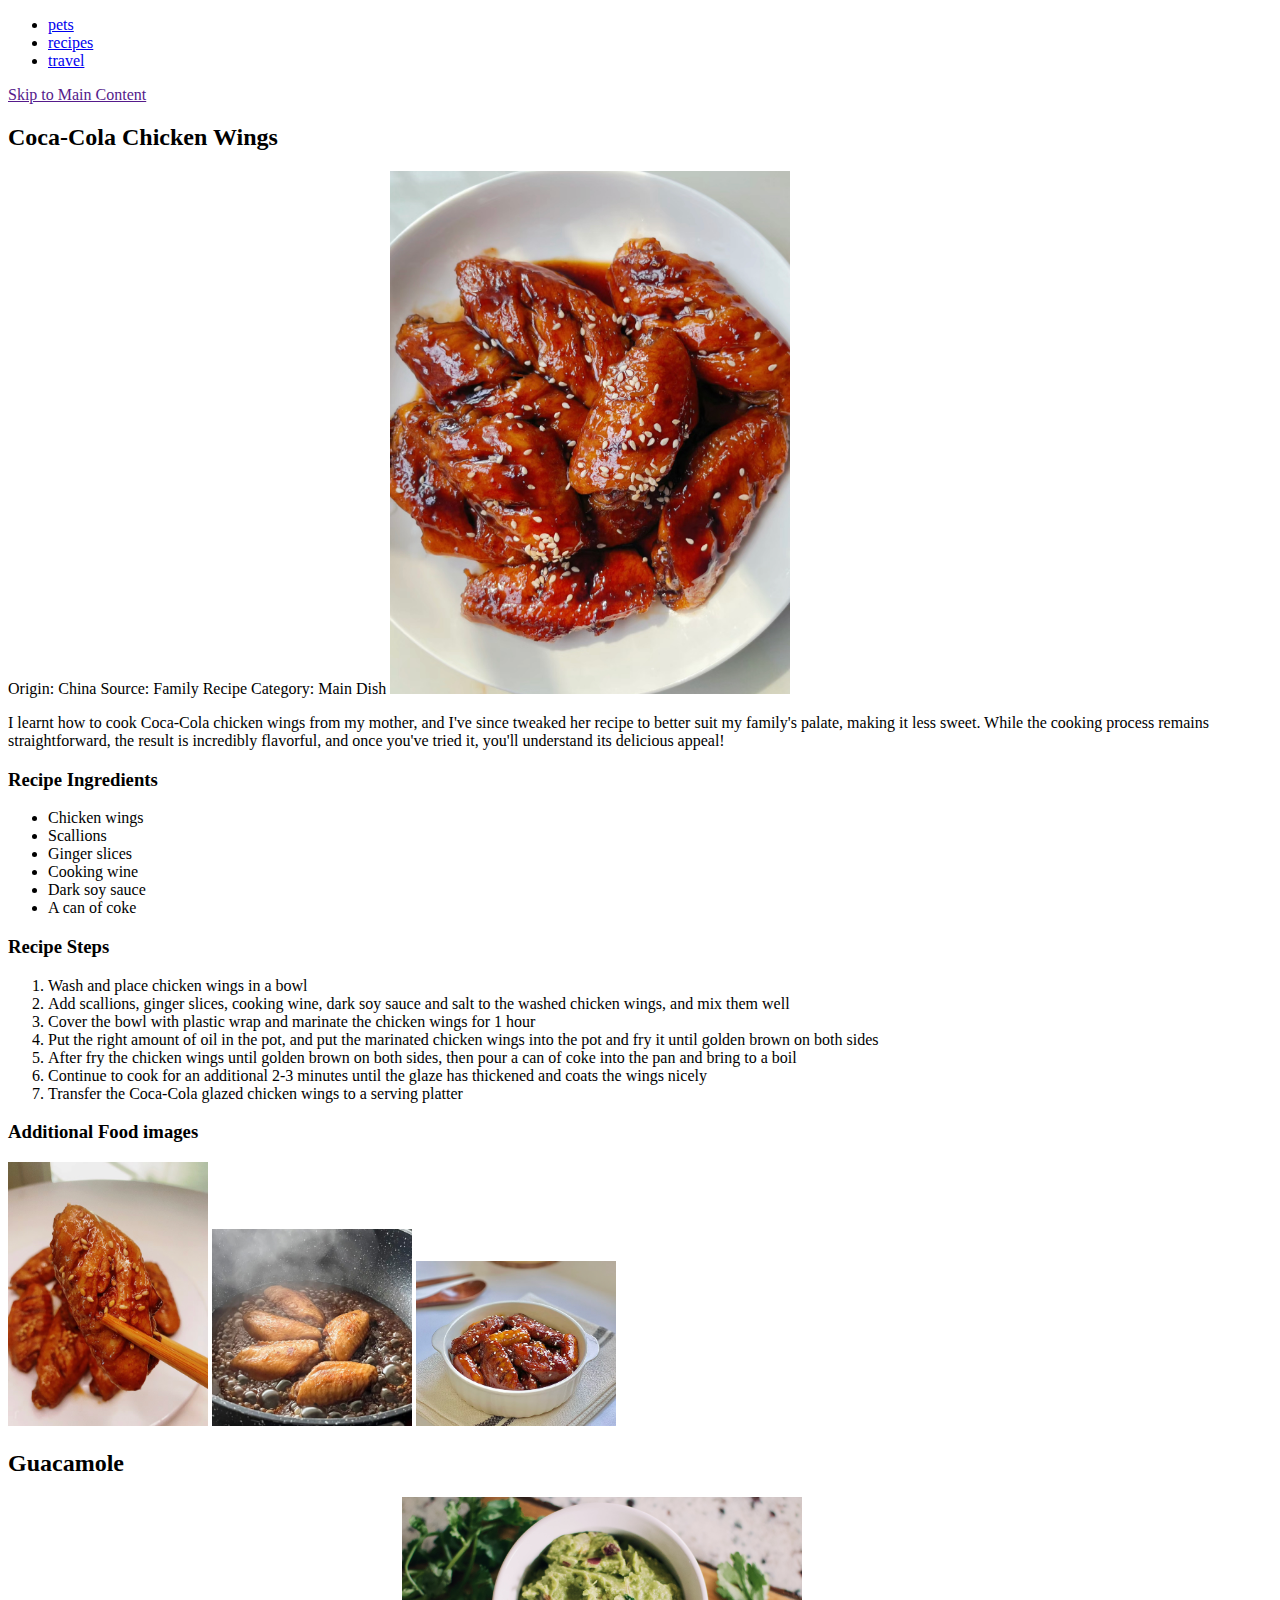
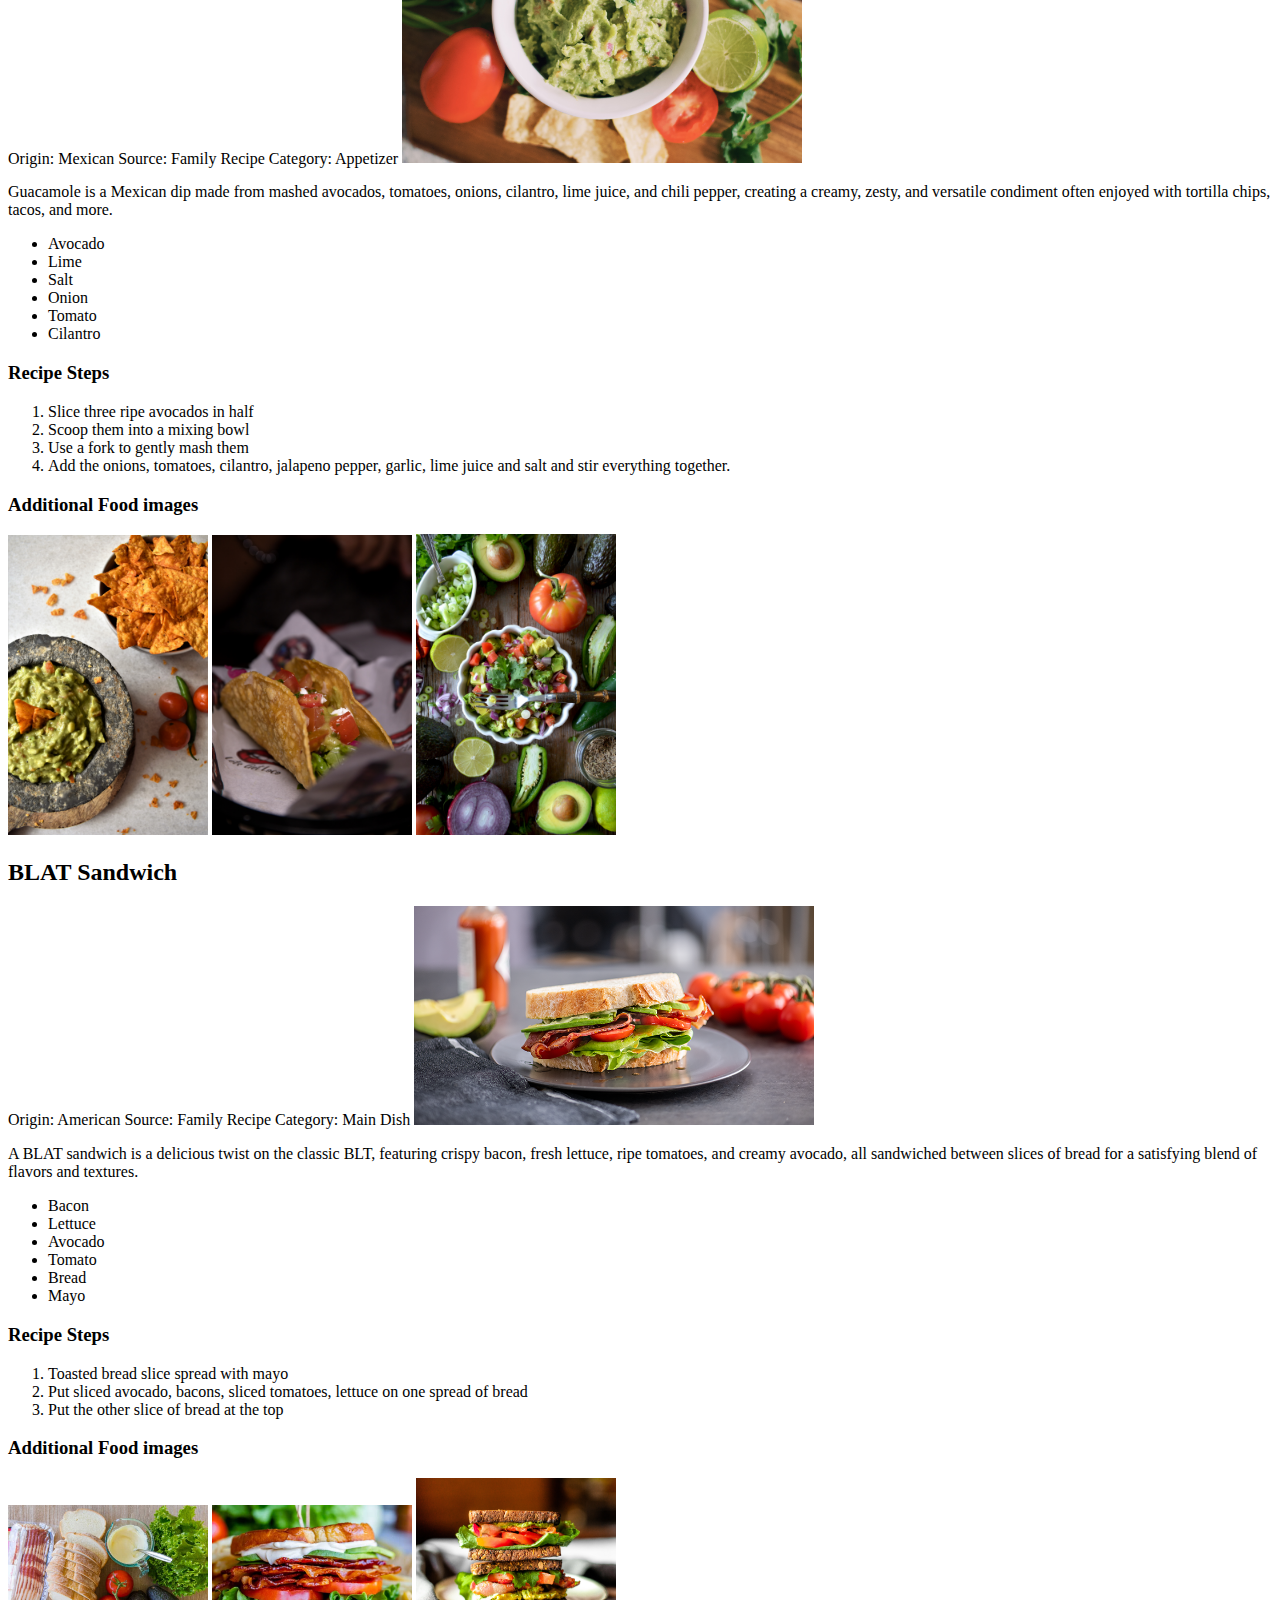
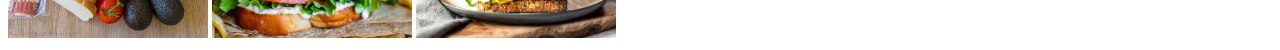
==== recipes.html @ 14c9a3e0 "Add files via upload" ====
<!DOCTYPE html>
<html lang="en">
<head>
    <meta charset="UTF-8">
    <meta name="viewport" content="width=device-width, initial-scale=1.0">
    <title>Recipes</title>
</head>
<body>
    <header>
        <nav>
            <ul>
                <li><a href = "index.html">pets</a></li>
                <li><a href = "recipes.html">recipes</a></li>
                <li><a href = "travel.html">travel</a></li>
            </ul>
        </nav>

    </header>
    <a href = "">Skip to Main Content</a>

   
    <main>
    <div>
        <h2>Coca-Cola Chicken Wings</h2>
        <span>Origin: China</span>
        <span>Source: Family Recipe</span>
        <span>Category: Main Dish</span>

        <img src="images/coca_cola_chicken_wings.jpg" width = "400" alt="chicken wings">
        <p>I learnt how to cook Coca-Cola chicken wings from my mother, and I've since tweaked her recipe to better suit my family's palate, making it less sweet. While the cooking process remains straightforward, the result is incredibly flavorful, and once you've tried it, you'll understand its delicious appeal!</p>
        <h3>Recipe Ingredients</h3>
        <ul>
            <li>Chicken wings</li>
            <li>Scallions</li>
            <li>Ginger slices</li>
            <li>Cooking wine</li>
            <li>Dark soy sauce</li>
            <li>A can of coke</li>
        </ul>

        <h3>Recipe Steps</h3> 
        <ol>
            <li>Wash and place chicken wings in a bowl</li>
            <li>Add scallions, ginger slices, cooking wine, dark soy sauce and salt to the washed chicken wings, and mix them well</li>
            <li>Cover the bowl with plastic wrap and marinate the chicken wings for 1 hour</li>
            <li>Put the right amount of oil in the pot, and put the marinated chicken wings into the pot and fry it until golden brown on both sides</li>
            <li>After fry the chicken wings until golden brown on both sides, then pour a can of coke into the pan and bring to a boil</li>
            <li>Continue to cook for an additional 2-3 minutes until the glaze has thickened and coats the wings nicely</li> 
            <li>Transfer the Coca-Cola glazed chicken wings to a serving platter</li>
        </ol>

        <h3>Additional Food images</h3>
        <img src="images/chicken_wings_chopsticks.jpg" width = "200" alt="A chicken wing picked up by chopsticks">
        <img src="images/boils_in_coke.jpg" width = "200" alt="Chicken wings boiled in coke">
        <img src="images/chicken-wings_and_rice_cake.jpg" width = "200" alt="Coca-cola chicken wings served with rice cake">

        <!-- Colleen van Lent -->

    </div>
    <div>
        <h2>Guacamole</h2>
        <span>Origin: Mexican</span>
        <span>Source: Family Recipe</span>
        <span>Category: Appetizer</span>

        <img src="images/guacamole.jpg" width = "400" alt="guacamole">
        <p>Guacamole is a Mexican dip made from mashed avocados, tomatoes, onions, cilantro, lime juice, and chili pepper, creating a creamy, zesty, and versatile condiment often enjoyed with tortilla chips, tacos, and more.</h3>
        <ul>
            <li>Avocado</li>
            <li>Lime</li>
            <li>Salt</li>
            <li>Onion</li>
            <li>Tomato</li>
            <li>Cilantro</li>
        </ul>

        <h3>Recipe Steps</h3> 
        <ol>
            <li>Slice three ripe avocados in half</li>
            <li>Scoop them into a mixing bowl</li>
            <li>Use a fork to gently mash them</li>
            <li>Add the onions, tomatoes, cilantro, jalapeno pepper, garlic, lime juice and salt and stir everything together.</li>
        </ol>

        <h3>Additional Food images</h3>
        <img src="images/avocado_chips.jpg" width = "200" alt="Chips and guacamole">
        <img src="images/taco.jpg" width = "200" alt="Guacamole in a taco">
        <img src="images/guacamole_2.jpg" width = "200" alt="Guacamole in a bowl">

    </div>
    <div>
        <h2>BLAT Sandwich</h2>
        <span>Origin: American</span>
        <span>Source: Family Recipe</span>
        <span>Category: Main Dish</span>

        <img src="images/blat_main.png" width = "400" alt="BLAT sandwich">
        <p>A BLAT sandwich is a delicious twist on the classic BLT, featuring crispy bacon, fresh lettuce, ripe tomatoes, and creamy avocado, all sandwiched between slices of bread for a satisfying blend of flavors and textures.</h3>
        <ul>
            <li>Bacon</li>
            <li>Lettuce</li>
            <li>Avocado</li>
            <li>Tomato</li>
            <li>Bread</li>
            <li>Mayo</li>
        </ul>

        <h3>Recipe Steps</h3> 
        <ol>
            <li>Toasted bread slice spread with mayo </li>
            <li>Put sliced avocado, bacons, sliced tomatoes, lettuce on one spread of bread</li>
            <li>Put the other slice of bread at the top</li>
        </ol>

        <h3>Additional Food images</h3>
        <img src="images/ingredients.jpg" width = "200" alt="Ingredients of BLAT sandwich">
        <img src="images/blat_2.jpg" width = "200" alt="A BLAT sandwich is placed on a dish.">
        <img src="images/blat_3.jpg" width = "200" alt="A BLAT sandwich is made with multigrain bread.">
    </div>
    </main>
</body>
</html>
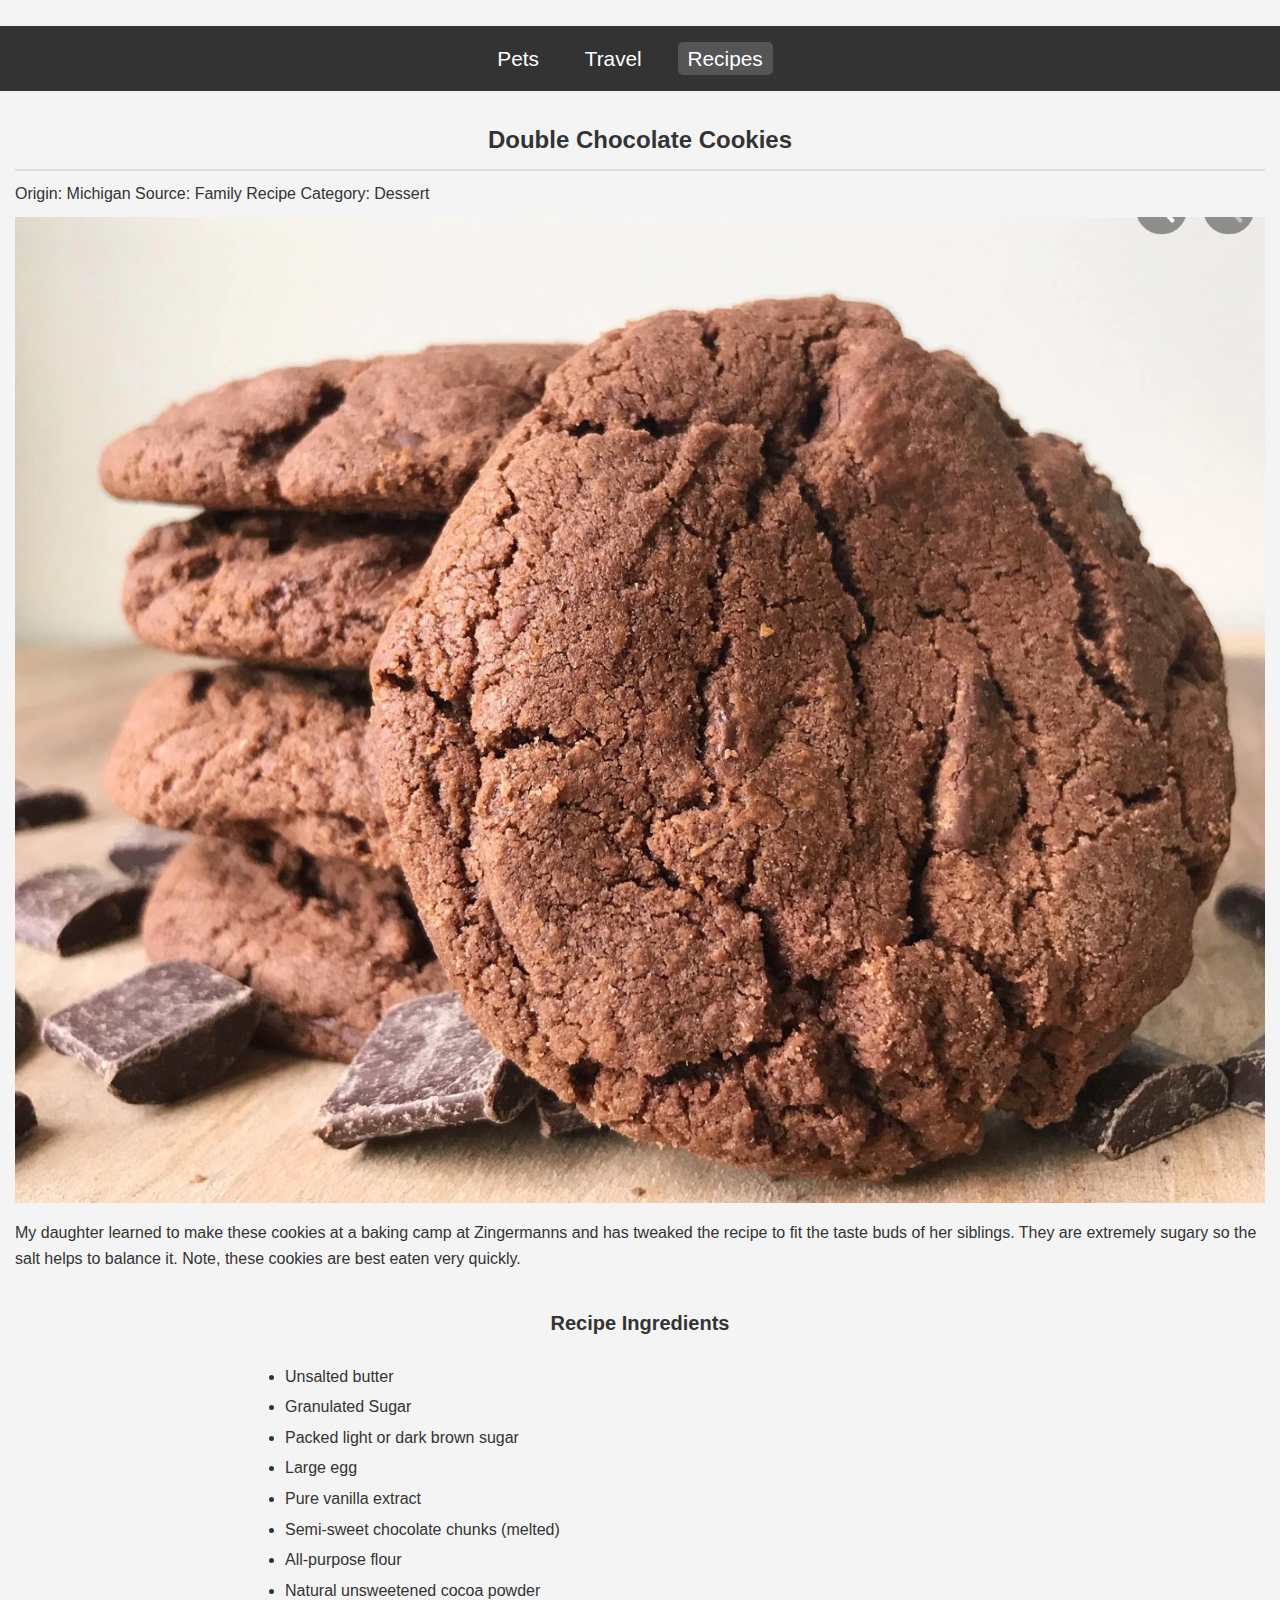
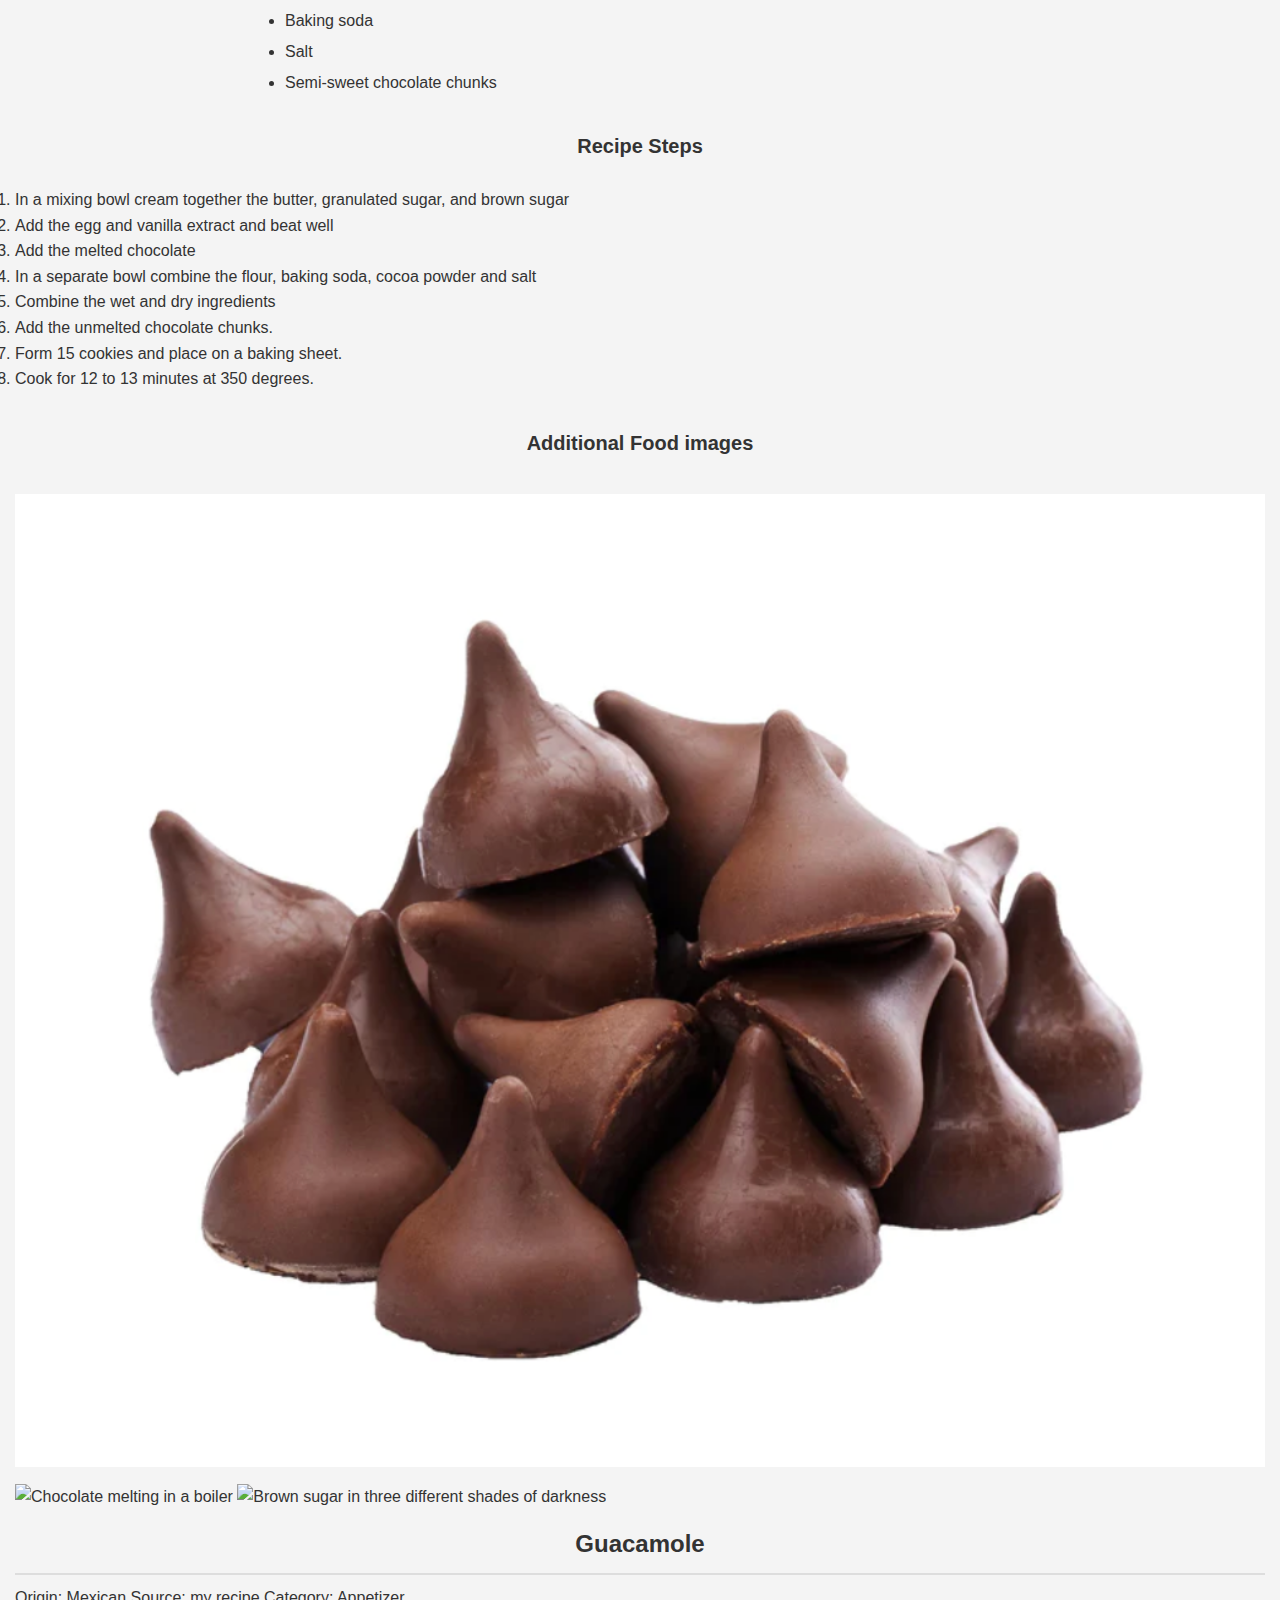
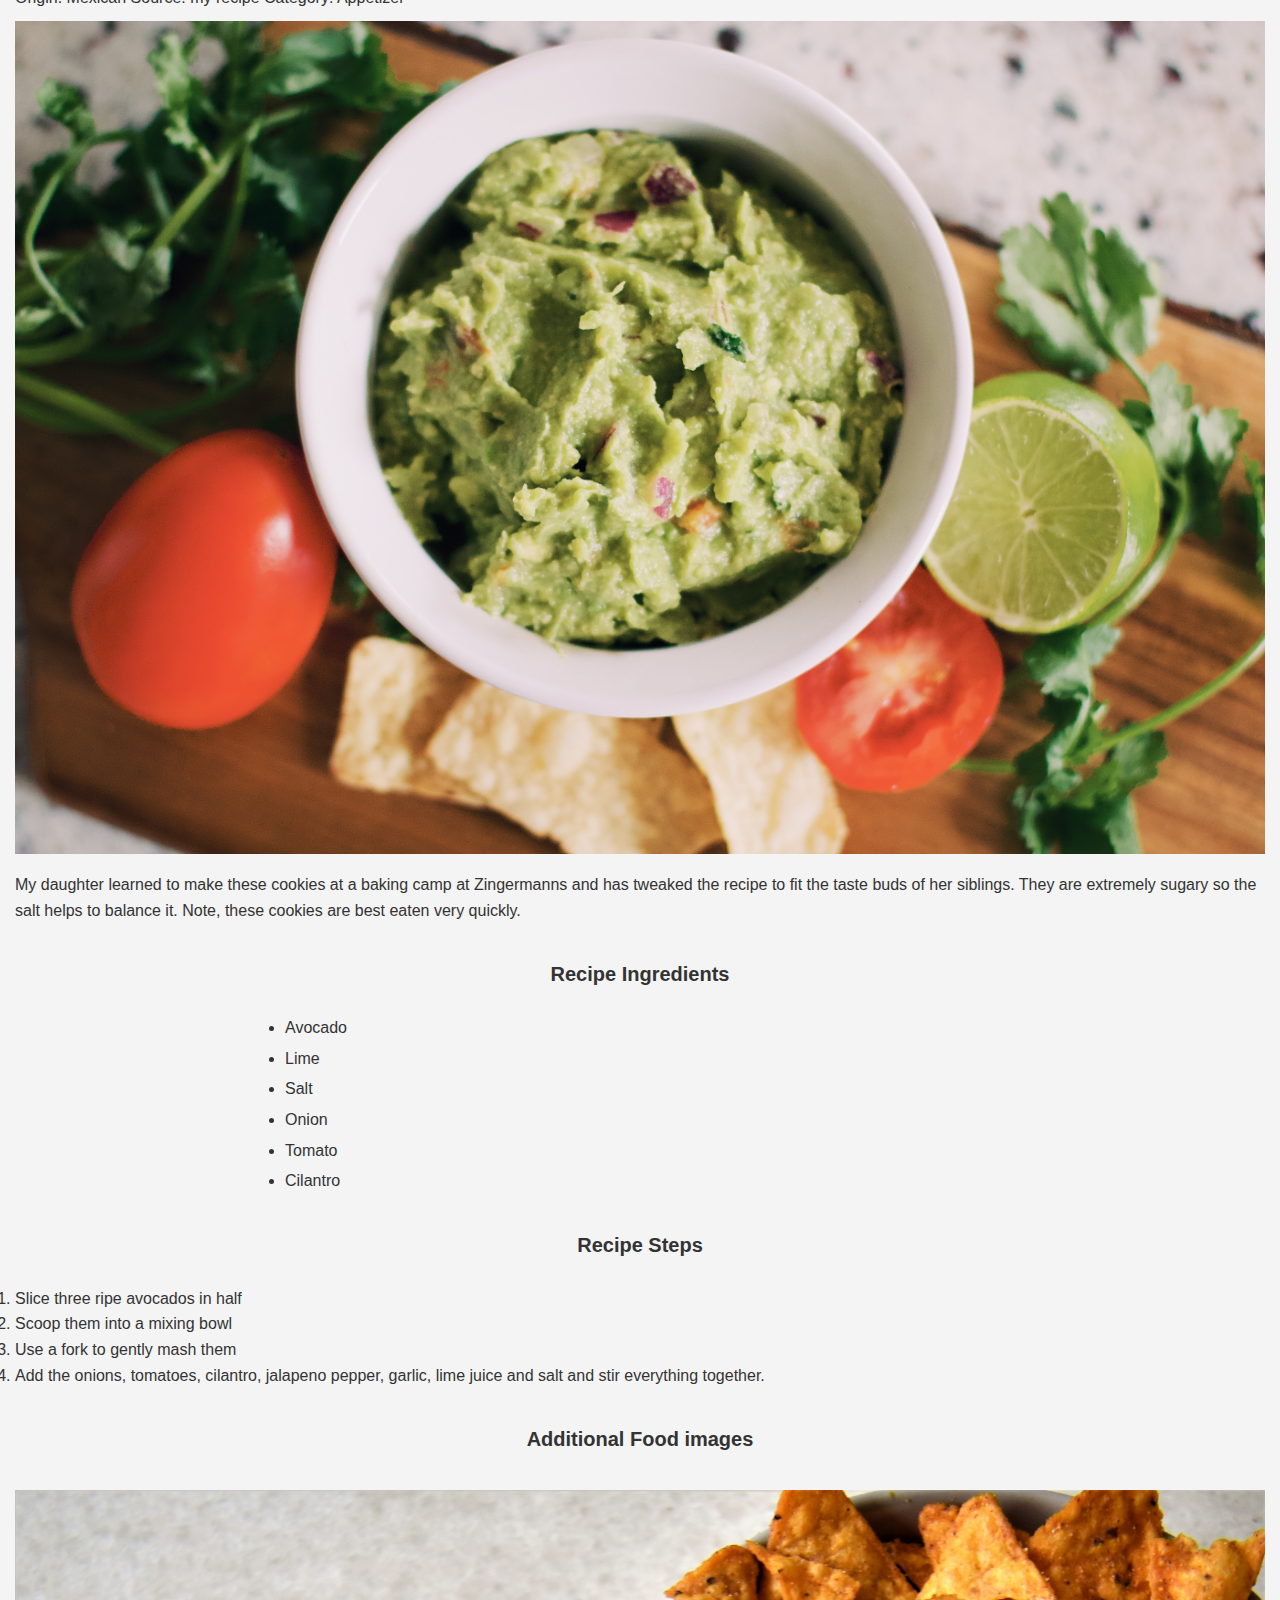
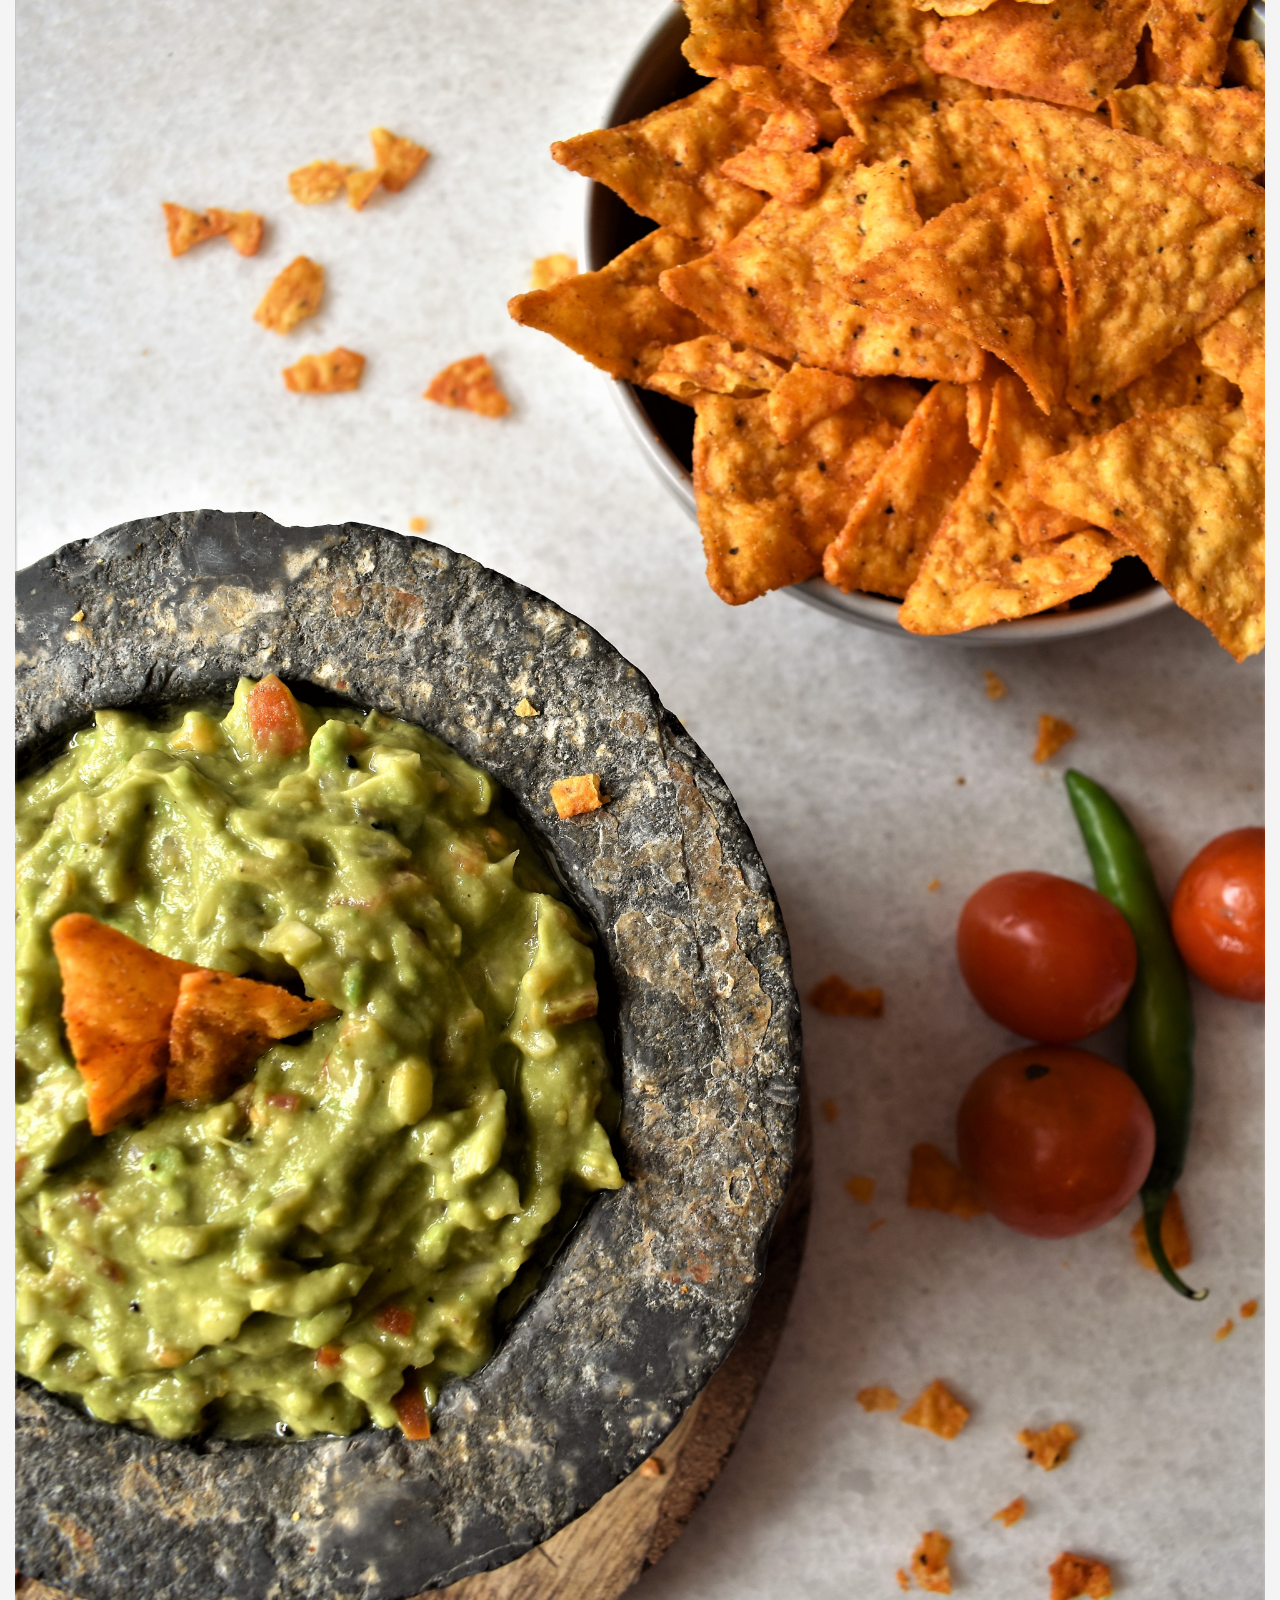
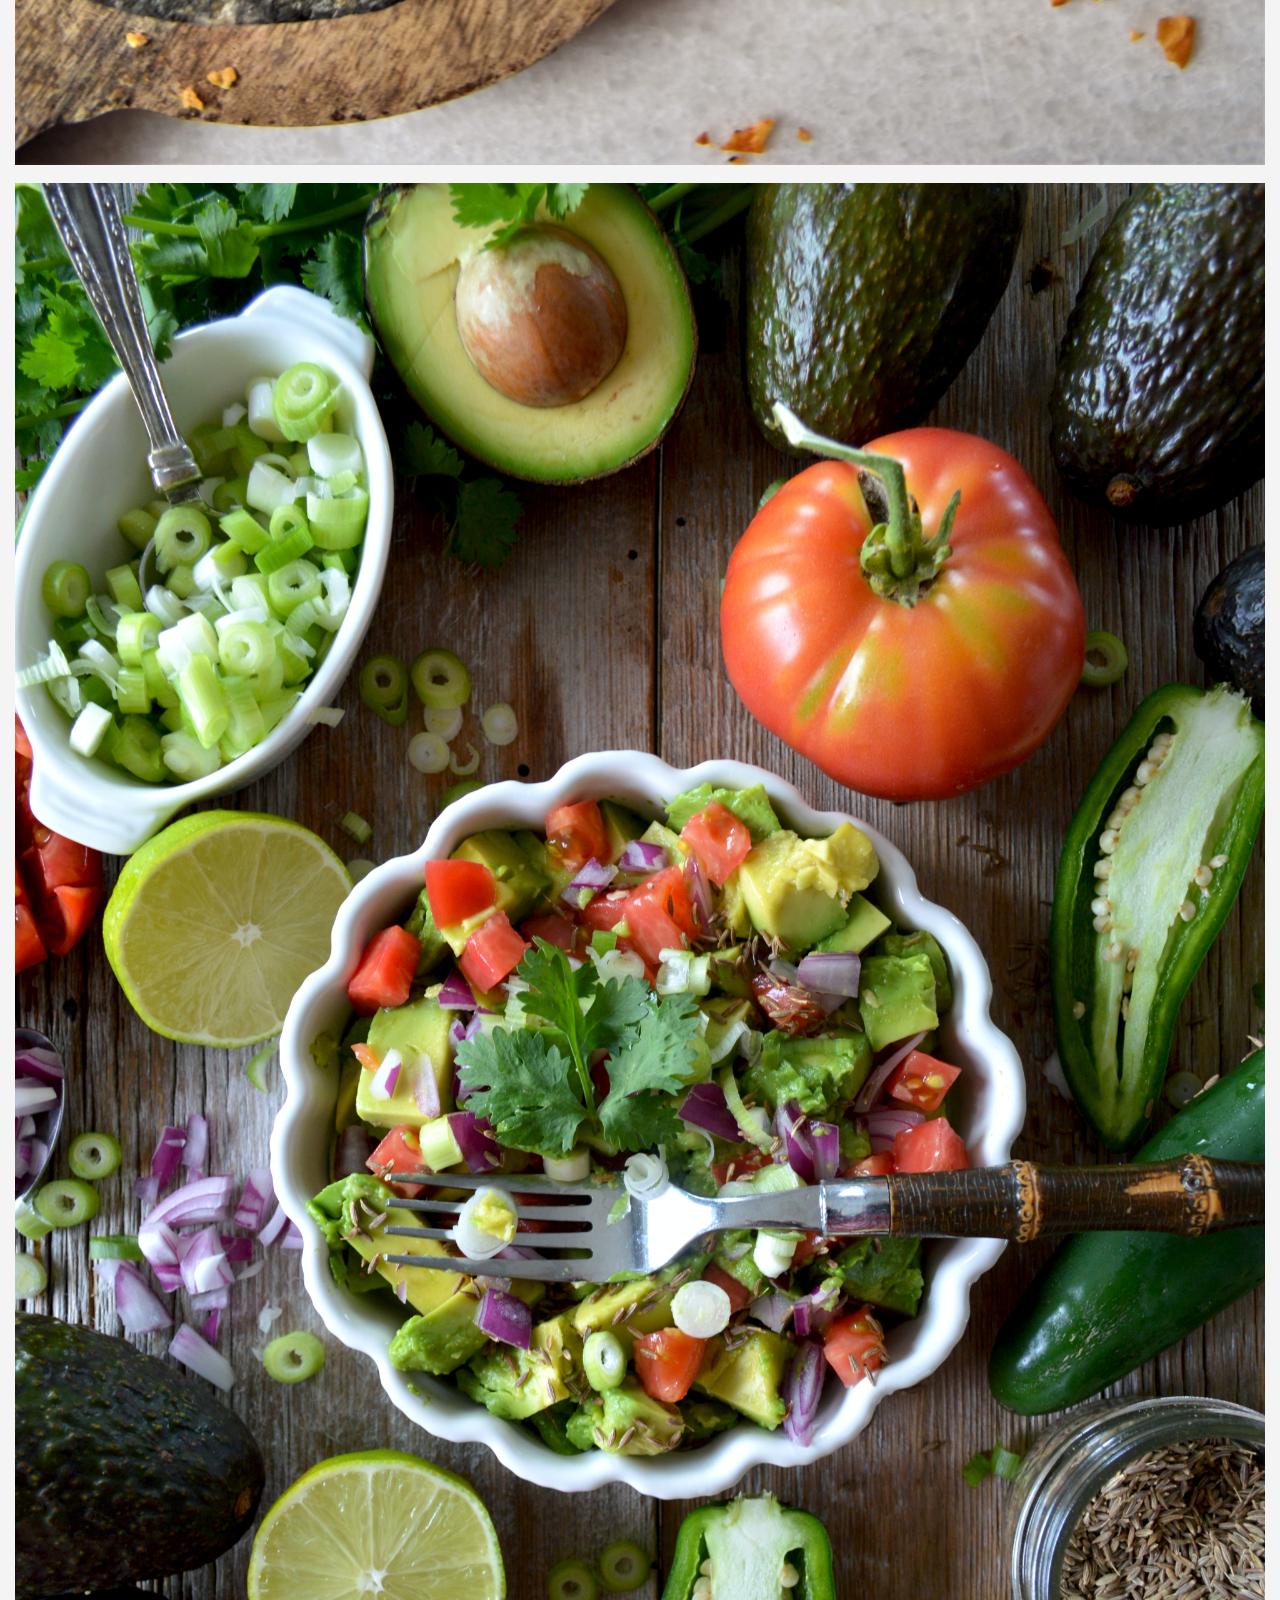
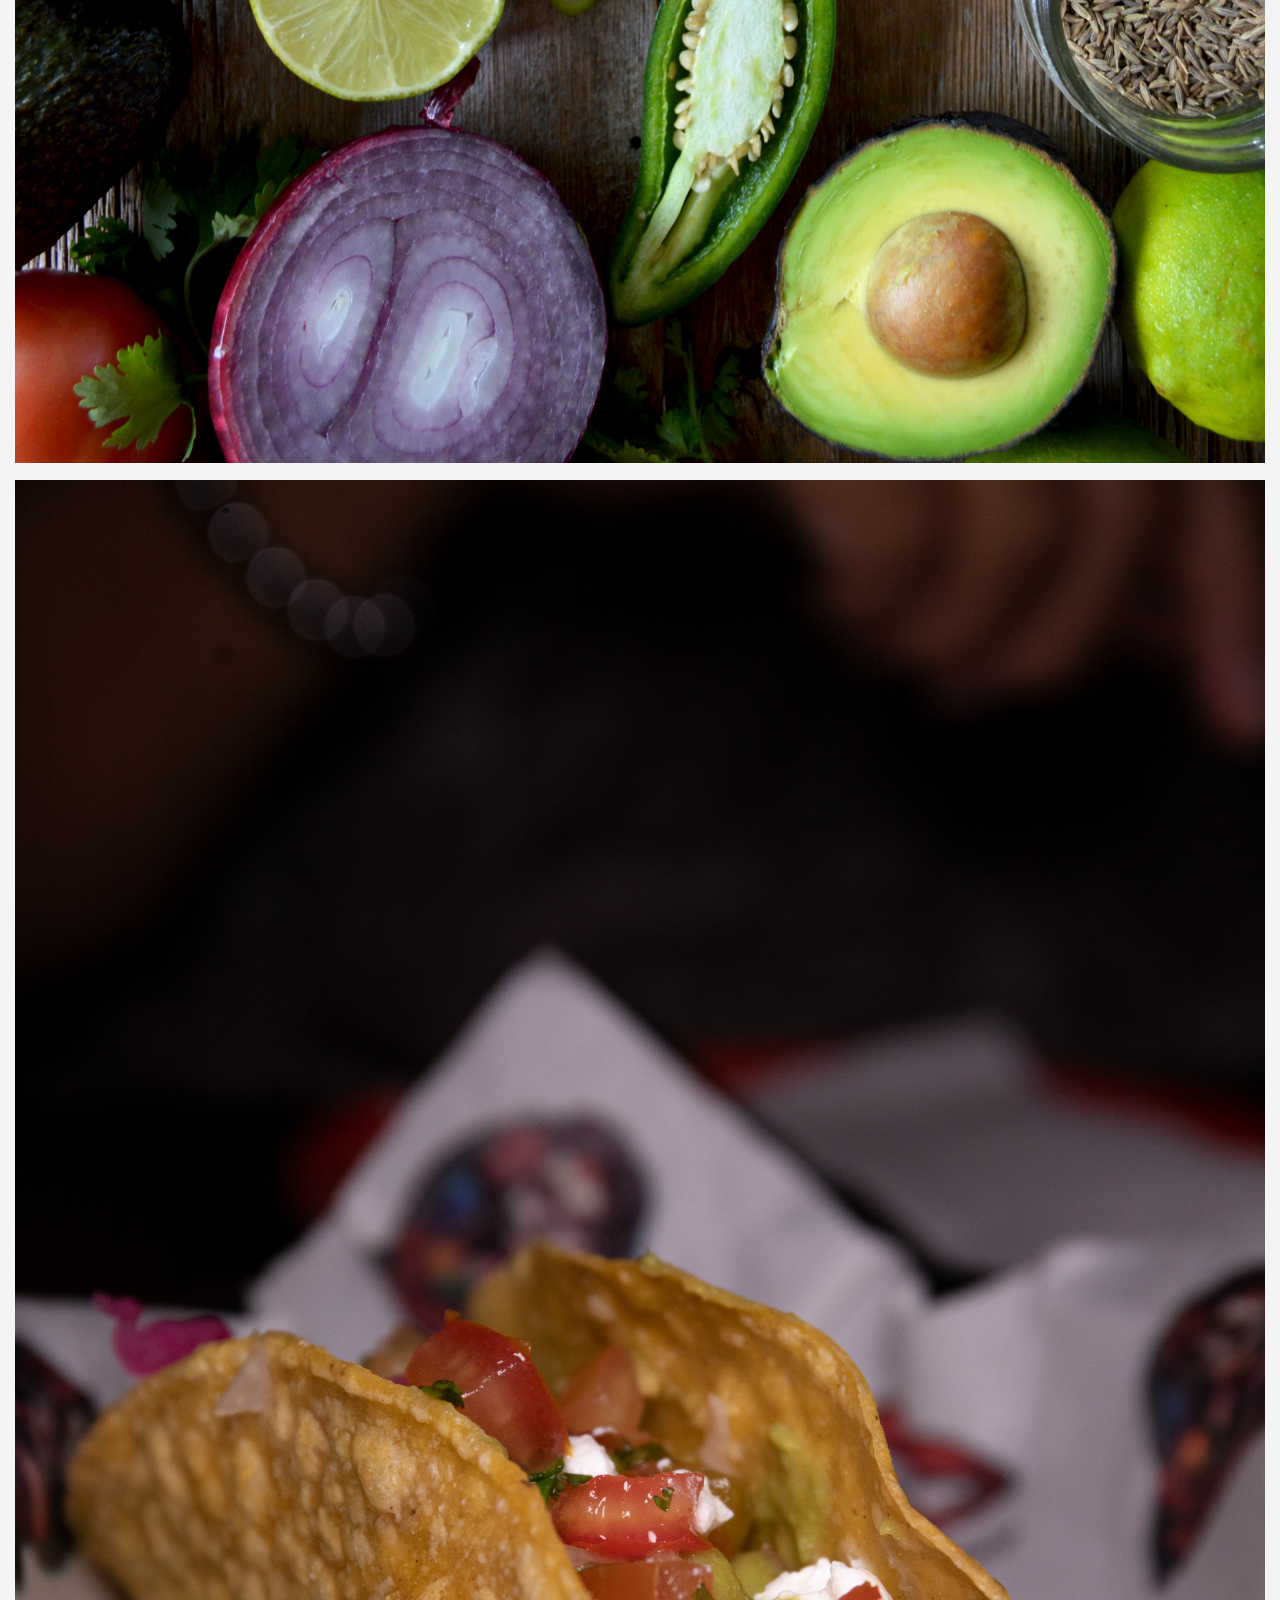
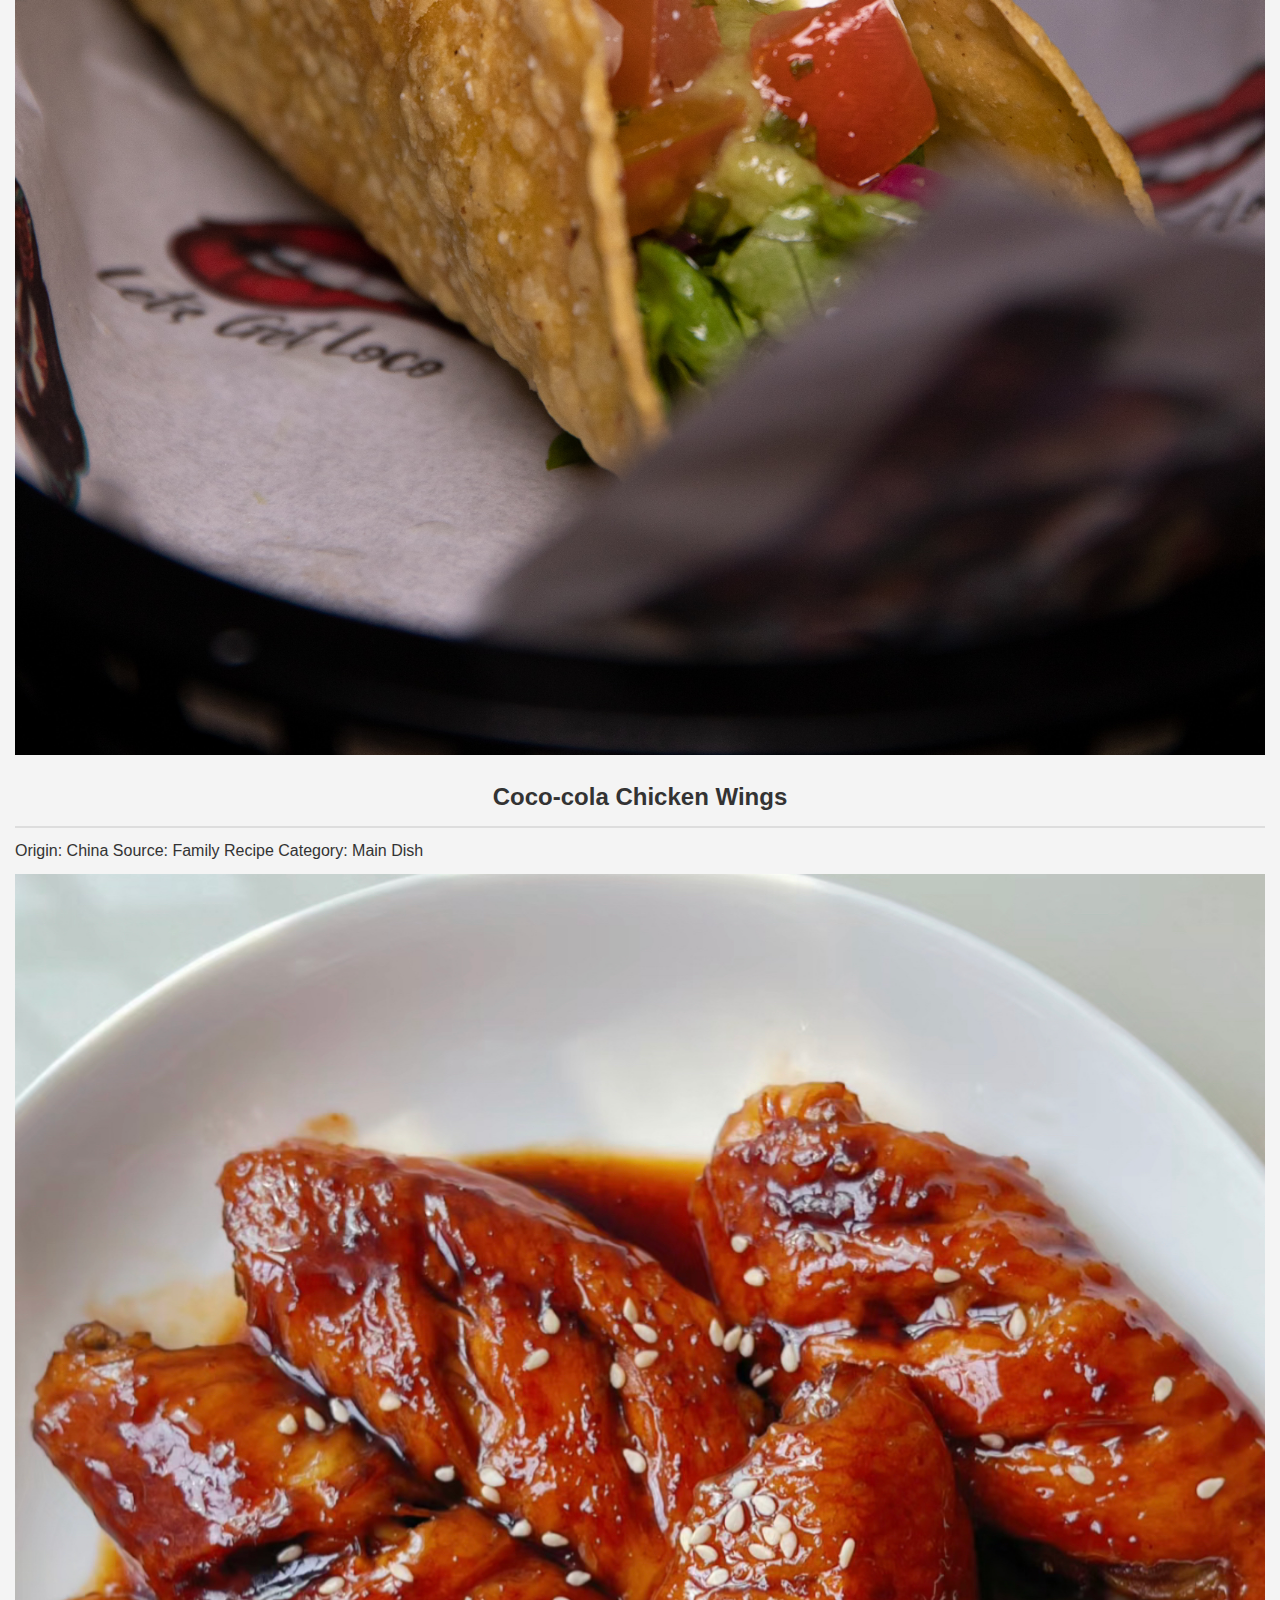
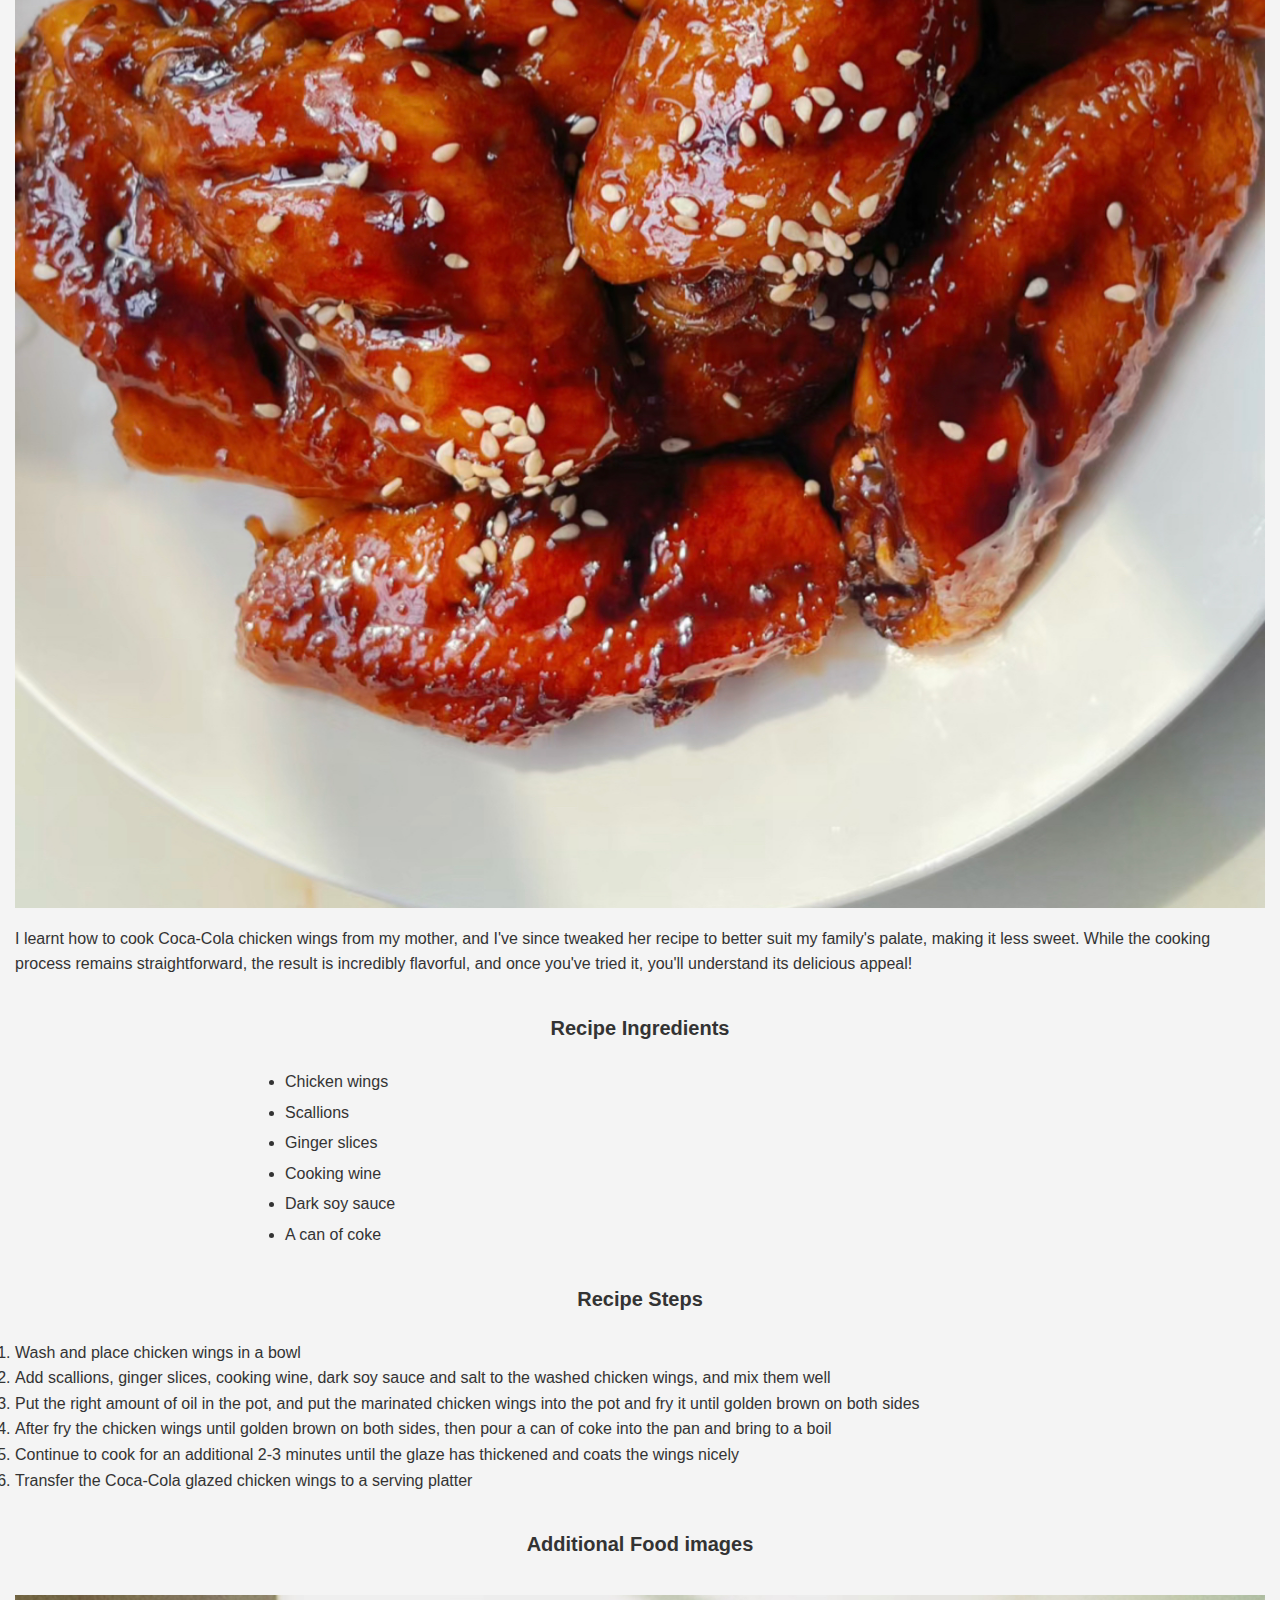
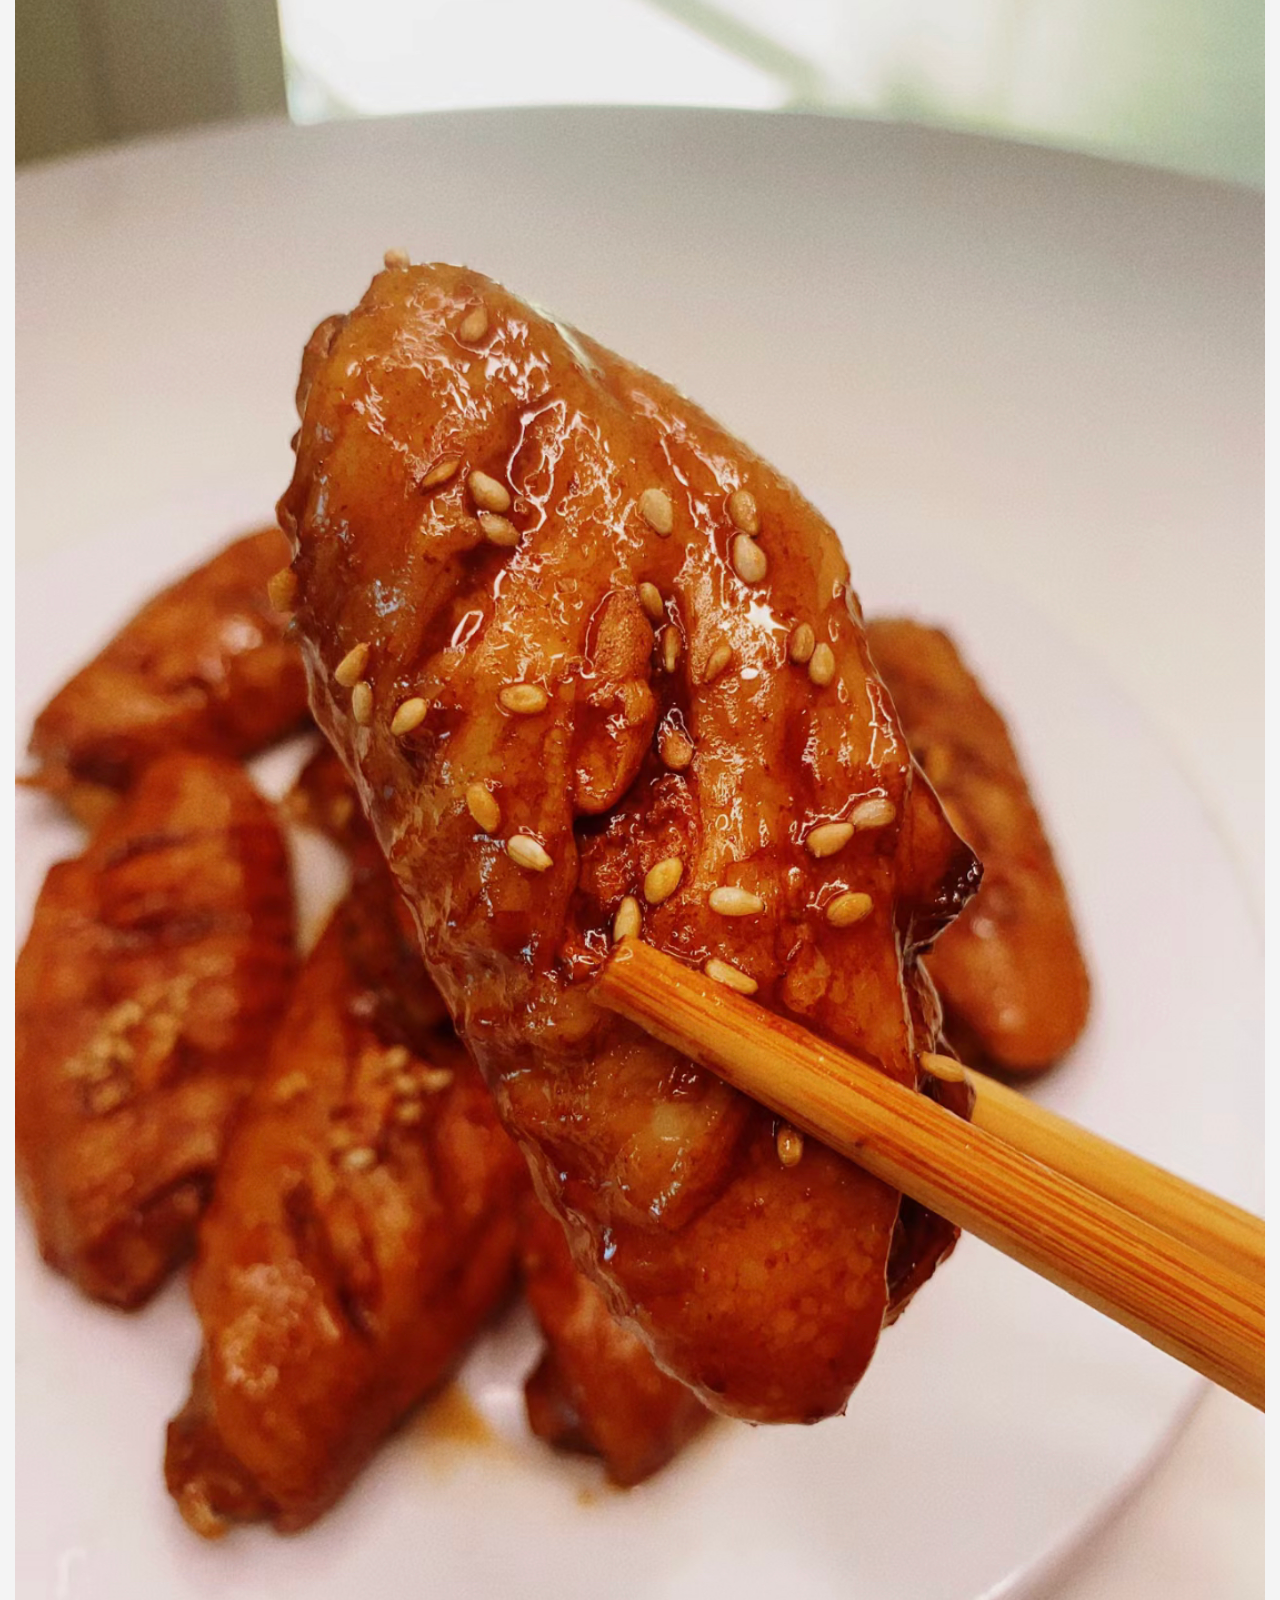
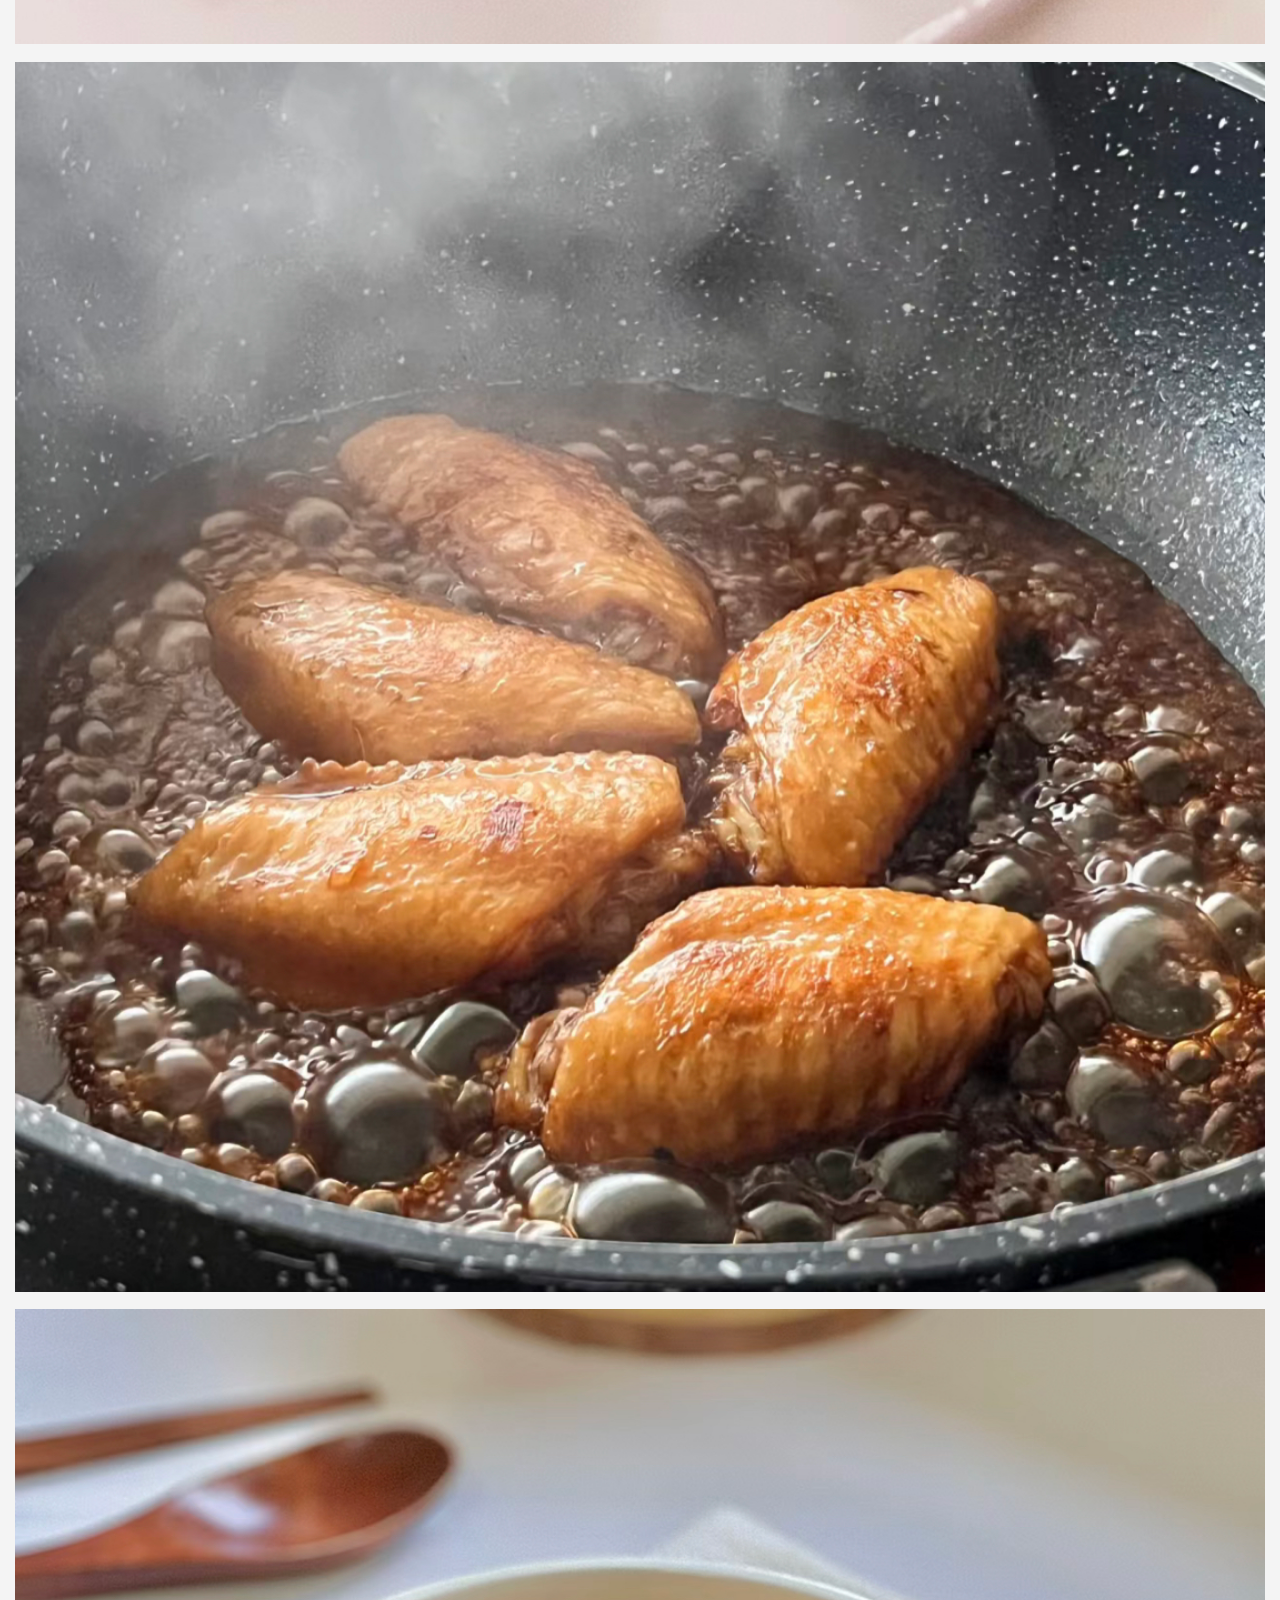
==== commit daeadf0b: "Add files via upload" ====
--- a/recipes.html
+++ b/recipes.html
@@ -3,30 +3,109 @@
 <head>
     <meta charset="UTF-8">
     <meta name="viewport" content="width=device-width, initial-scale=1.0">
+    <link rel="stylesheet" type="text/css" href="css/html5reset.css">
+    <link rel="stylesheet" type="text/css" href="css/style.css">
     <title>Recipes</title>
 </head>
 <body>
+    <div class="skip"><a href="">Skip to Main Content</a></div>
     <header>
         <nav>
             <ul>
-                <li><a href = "index.html">pets</a></li>
-                <li><a href = "recipes.html">recipes</a></li>
-                <li><a href = "travel.html">travel</a></li>
+                <li><a href="index.html">Pets</a></li>
+                <li><a href="travel.html">Travel</a></li>
+                <li><a href="recipes.html" class="active">Recipes</a></li>
             </ul>
         </nav>
+    </header>
 
-    </header>
-    <a href = "">Skip to Main Content</a>
-
-   
     <main>
     <div>
-        <h2>Coca-Cola Chicken Wings</h2>
+        <h2>Double Chocolate Cookies</h2>
+        <span>Origin: Michigan</span>
+        <span>Source: Family Recipe</span>
+        <span>Category: Dessert</span>
+
+        <img src="images/double_chocolate_cookies.png" width = "400" alt="">
+        <p>My daughter learned to make these cookies at a baking camp at Zingermanns and has tweaked the recipe to fit the taste buds of her siblings.  They are extremely sugary so the salt helps to balance it.  Note, these cookies are best eaten very quickly.</p>
+        <h3>Recipe Ingredients</h3>
+        <ul>
+            <li>Unsalted butter</li>
+            <li>Granulated Sugar</li>
+            <li>Packed light or dark brown sugar</li>
+            <li>Large egg</li>
+            <li>Pure vanilla extract</li>
+            <li>Semi-sweet chocolate chunks (melted)</li>
+            <li>All-purpose flour</li>
+            <li>Natural unsweetened cocoa powder</li>
+            <li>Baking soda</li>
+            <li>Salt</li>
+            <li>Semi-sweet chocolate chunks</li>
+        </ul>
+
+        <h3>Recipe Steps</h3> 
+        <ol>
+            <li>In a mixing bowl cream together the butter, granulated sugar, and brown sugar</li>
+            <li>Add the egg and vanilla extract and beat well</li>
+            <li>Add the melted chocolate</li>
+            <li>In a separate bowl combine the flour, baking soda, cocoa powder and salt</li>
+            <li>Combine the wet and dry ingredients</li>
+            <li>Add the unmelted chocolate chunks.</li> 
+            <li>Form 15 cookies and place on a baking sheet.</li>
+            <li>Cook for 12 to 13 minutes at 350 degrees.</li>
+        </ol>
+
+        <h3>Additional Food images</h3>
+        <img src="images/double_chocolate_chips.png" width = "200" alt="A small pile of chocolate chips">
+        <img src="https://images.immediate.co.uk/production/volatile/sites/30/2020/08/chocolate-d9ba778.jpg?quality=90&webp=true&resize=600,545" width = "200" alt="Chocolate melting in a boiler">
+        <img src="https://upload.wikimedia.org/wikipedia/commons/8/82/Brown_sugar_examples.JPG" width = "200" alt="Brown sugar in three different shades of darkness">
+
+        <!-- Colleen van Lent -->
+
+    </div>
+
+    <div>
+        <h2>Guacamole</h2>
+        <span>Origin: Mexican</span>
+        <span>Source: my recipe</span>
+        <span>Category: Appetizer</span>
+
+        <img src="images/guacamole/guacamole.jpg" width = "400" alt="">
+        <p>My daughter learned to make these cookies at a baking camp at Zingermanns and has tweaked the recipe to fit the taste buds of her siblings.  They are extremely sugary so the salt helps to balance it.  Note, these cookies are best eaten very quickly.</p>
+        <h3>Recipe Ingredients</h3>
+        <ul>
+            <li>Avocado</li>
+            <li>Lime</li>
+            <li>Salt</li>
+            <li>Onion</li>
+            <li>Tomato</li>
+            <li>Cilantro</li>
+        </ul>
+
+        <h3>Recipe Steps</h3>
+        <ol>
+            <li>Slice three ripe avocados in half</li>
+            <li>Scoop them into a mixing bowl</li>
+            <li>Use a fork to gently mash them</li>
+            <li>Add the onions, tomatoes, cilantro, jalapeno pepper, garlic, lime juice and salt and stir everything together.</li>
+        </ol>
+
+        <h3>Additional Food images</h3>
+        <img src="images/guacamole/avocado_chips.jpg" width = "200" alt="Chips and guacamole">
+        <img src="images/guacamole/guacamole_2.jpg" width= "200" alt="Guacamole in a taco">
+        <img src="images/guacamole/taco.jpg" width = "200" alt="Eating the guacamole with taco">
+
+
+        <!-- Colleen van Lent -->
+    </div>
+
+    <div>
+        <h2>Coco-cola Chicken Wings</h2>
         <span>Origin: China</span>
         <span>Source: Family Recipe</span>
         <span>Category: Main Dish</span>
 
-        <img src="images/coca_cola_chicken_wings.jpg" width = "400" alt="chicken wings">
+        <img src="images/coco-cola_wing/coca_cola_chicken_wings.jpg" width = "400" alt="coca_cola_chicken_wings">
         <p>I learnt how to cook Coca-Cola chicken wings from my mother, and I've since tweaked her recipe to better suit my family's palate, making it less sweet. While the cooking process remains straightforward, the result is incredibly flavorful, and once you've tried it, you'll understand its delicious appeal!</p>
         <h3>Recipe Ingredients</h3>
         <ul>
@@ -38,84 +117,21 @@
             <li>A can of coke</li>
         </ul>
 
-        <h3>Recipe Steps</h3> 
+        <h3>Recipe Steps</h3>
         <ol>
             <li>Wash and place chicken wings in a bowl</li>
-            <li>Add scallions, ginger slices, cooking wine, dark soy sauce and salt to the washed chicken wings, and mix them well</li>
-            <li>Cover the bowl with plastic wrap and marinate the chicken wings for 1 hour</li>
+            <li>Add scallions, ginger slices, cooking wine, dark soy sauce and salt to the washed chicken wings, and mix them well </li>
             <li>Put the right amount of oil in the pot, and put the marinated chicken wings into the pot and fry it until golden brown on both sides</li>
             <li>After fry the chicken wings until golden brown on both sides, then pour a can of coke into the pan and bring to a boil</li>
-            <li>Continue to cook for an additional 2-3 minutes until the glaze has thickened and coats the wings nicely</li> 
+            <li>Continue to cook for an additional 2-3 minutes until the glaze has thickened and coats the wings nicely
+            </li>
             <li>Transfer the Coca-Cola glazed chicken wings to a serving platter</li>
         </ol>
 
         <h3>Additional Food images</h3>
-        <img src="images/chicken_wings_chopsticks.jpg" width = "200" alt="A chicken wing picked up by chopsticks">
-        <img src="images/boils_in_coke.jpg" width = "200" alt="Chicken wings boiled in coke">
-        <img src="images/chicken-wings_and_rice_cake.jpg" width = "200" alt="Coca-cola chicken wings served with rice cake">
-
-        <!-- Colleen van Lent -->
-
-    </div>
-    <div>
-        <h2>Guacamole</h2>
-        <span>Origin: Mexican</span>
-        <span>Source: Family Recipe</span>
-        <span>Category: Appetizer</span>
-
-        <img src="images/guacamole.jpg" width = "400" alt="guacamole">
-        <p>Guacamole is a Mexican dip made from mashed avocados, tomatoes, onions, cilantro, lime juice, and chili pepper, creating a creamy, zesty, and versatile condiment often enjoyed with tortilla chips, tacos, and more.</h3>
-        <ul>
-            <li>Avocado</li>
-            <li>Lime</li>
-            <li>Salt</li>
-            <li>Onion</li>
-            <li>Tomato</li>
-            <li>Cilantro</li>
-        </ul>
-
-        <h3>Recipe Steps</h3> 
-        <ol>
-            <li>Slice three ripe avocados in half</li>
-            <li>Scoop them into a mixing bowl</li>
-            <li>Use a fork to gently mash them</li>
-            <li>Add the onions, tomatoes, cilantro, jalapeno pepper, garlic, lime juice and salt and stir everything together.</li>
-        </ol>
-
-        <h3>Additional Food images</h3>
-        <img src="images/avocado_chips.jpg" width = "200" alt="Chips and guacamole">
-        <img src="images/taco.jpg" width = "200" alt="Guacamole in a taco">
-        <img src="images/guacamole_2.jpg" width = "200" alt="Guacamole in a bowl">
-
-    </div>
-    <div>
-        <h2>BLAT Sandwich</h2>
-        <span>Origin: American</span>
-        <span>Source: Family Recipe</span>
-        <span>Category: Main Dish</span>
-
-        <img src="images/blat_main.png" width = "400" alt="BLAT sandwich">
-        <p>A BLAT sandwich is a delicious twist on the classic BLT, featuring crispy bacon, fresh lettuce, ripe tomatoes, and creamy avocado, all sandwiched between slices of bread for a satisfying blend of flavors and textures.</h3>
-        <ul>
-            <li>Bacon</li>
-            <li>Lettuce</li>
-            <li>Avocado</li>
-            <li>Tomato</li>
-            <li>Bread</li>
-            <li>Mayo</li>
-        </ul>
-
-        <h3>Recipe Steps</h3> 
-        <ol>
-            <li>Toasted bread slice spread with mayo </li>
-            <li>Put sliced avocado, bacons, sliced tomatoes, lettuce on one spread of bread</li>
-            <li>Put the other slice of bread at the top</li>
-        </ol>
-
-        <h3>Additional Food images</h3>
-        <img src="images/ingredients.jpg" width = "200" alt="Ingredients of BLAT sandwich">
-        <img src="images/blat_2.jpg" width = "200" alt="A BLAT sandwich is placed on a dish.">
-        <img src="images/blat_3.jpg" width = "200" alt="A BLAT sandwich is made with multigrain bread.">
+        <img src="images/coco-cola_wing/chicken_wings_chopsticks.jpg" width = "200" alt="A chicken wing picked up by chopsticks">
+        <img src="images/coco-cola_wing/boils_in_coke.jpg" width= "200" alt="Chicken wings boiled in coke">
+        <img src="images/coco-cola_wing/chicken-wings_and_rice_cake.jpg" width = "200" alt="Coca-cola chicken wings served with rice cake">
     </div>
     </main>
 </body>
--- a/css/style.css
+++ b/css/style.css
@@ -0,0 +1,206 @@
+main {
+    margin: 15px;
+}
+
+.skip a {
+    background: white;
+    left: 0;
+    padding: 6px;
+    -webkit-transition: top 1s ease-out;
+    transition: top 1s ease-out;
+    z-index: 1;
+}
+
+a.active {
+    background-color: #555;
+    color: #fff;
+}
+
+a:focus,
+a:hover {
+    text-decoration: underline;
+}
+
+.skip a {
+    position: relative;
+    top: -40px;
+}
+
+.skip a:focus {
+    top: 20px;
+}
+
+*:focus {
+    outline: 2px solid;
+}
+
+h2,
+h3 {
+    text-align: center;
+}
+
+h2 {
+    font-size: 1.5rem;
+}
+
+@media screen and (min-width: 600px) {
+
+    body {
+        background-color: #f4f4f4;
+        font-family: Arial, sans-serif;
+        color: #333;
+        line-height: 1.6;
+    }
+
+    header {
+        background-color: #333;
+        color: #fff;
+        text-align: right;
+        padding: 2rem 0;
+        font-size: 1.3rem;
+    }
+
+
+    nav ul li {
+        display: inline;
+        margin-right: 20px;
+    }
+
+    nav ul li a {
+        color: #fff;
+        text-decoration: none;
+        padding: 5px 10px;
+        border-radius: 5px;
+    }
+
+    img{
+        width: 100%;
+        height: auto;
+    }
+
+    .grid {
+        display: grid;
+        grid-template-columns: 1fr;
+        gap:30px;
+        padding: 2rem 5%;
+    }
+
+    h2,h3{
+        padding: 15px 0;
+    }
+
+    h2{
+        font-size: 2rem;
+    }
+
+    main > div video{
+        width: 100%;
+        margin-top: 10px;
+    }
+
+    main>div h2 {
+        border-bottom: 2px solid #ddd;
+        padding-bottom: 10px;
+        margin-bottom: 10px;
+        font-size: 24px;
+    }
+}
+
+@media screen and (min-width: 1200px) {
+
+    body {
+        font-family: Arial, sans-serif;
+        background-color: #f4f4f4;
+        color: #333;
+        line-height: 1.6;
+    }
+
+    header {
+        background-color: #333;
+        color: #fff;
+        text-align: center;
+        padding: 1rem 0;
+    }
+
+    nav ul li {
+        display: inline;
+        margin-right: 20px;
+    }
+
+    nav ul li a {
+        color: #fff;
+        text-decoration: none;
+        padding: 5px 10px;
+        border-radius: 5px;
+    }
+
+    nav ul li a:hover {
+        background-color: #555;
+    }
+
+    .grid {
+        display: grid;
+        grid-template-rows: repeat(5, auto);
+        grid-template-columns: 1fr 1fr;
+        gap: 50px;
+        padding: 2rem 5%;
+    }
+
+    .item_1, .item_2, .item_3, .item_4, .item_5, .item_6, .item_7{
+        padding: 20px;
+        background-color: #fff;
+        border-radius: 15px;
+    }
+
+    .item_1 {
+        grid-column: 1 / 2;
+        grid-row: 1 / 2;
+    }
+
+    .item_2 {
+        grid-column: 2 / 3;
+        grid-row: 1 / 2;
+    }
+
+    main>div h2 {
+        border-bottom: 2px solid #ddd;
+        padding-bottom: 10px;
+        margin-bottom: 10px;
+        font-size: 24px;
+    }
+
+    main>div h3 {
+        font-size: 20px;
+        margin-top: 20px;
+        margin-bottom: 10px;
+    }
+
+    main>div p {
+        margin: 10px 0;
+    }
+
+    main>div img,
+    main>div video {
+        margin-top: 10px;
+    }
+
+    main>div ul {
+        margin-top: 10px;
+    }
+
+    main>div ul li {
+        margin-bottom: 5px;
+        list-style-type: disc;
+        margin-left: 20px;
+    }
+
+    ul {
+        list-style-type: none;
+        padding: 0 20%;
+        margin: 0;
+    }
+
+    li:last-child {
+        border-bottom: none;
+    }
+}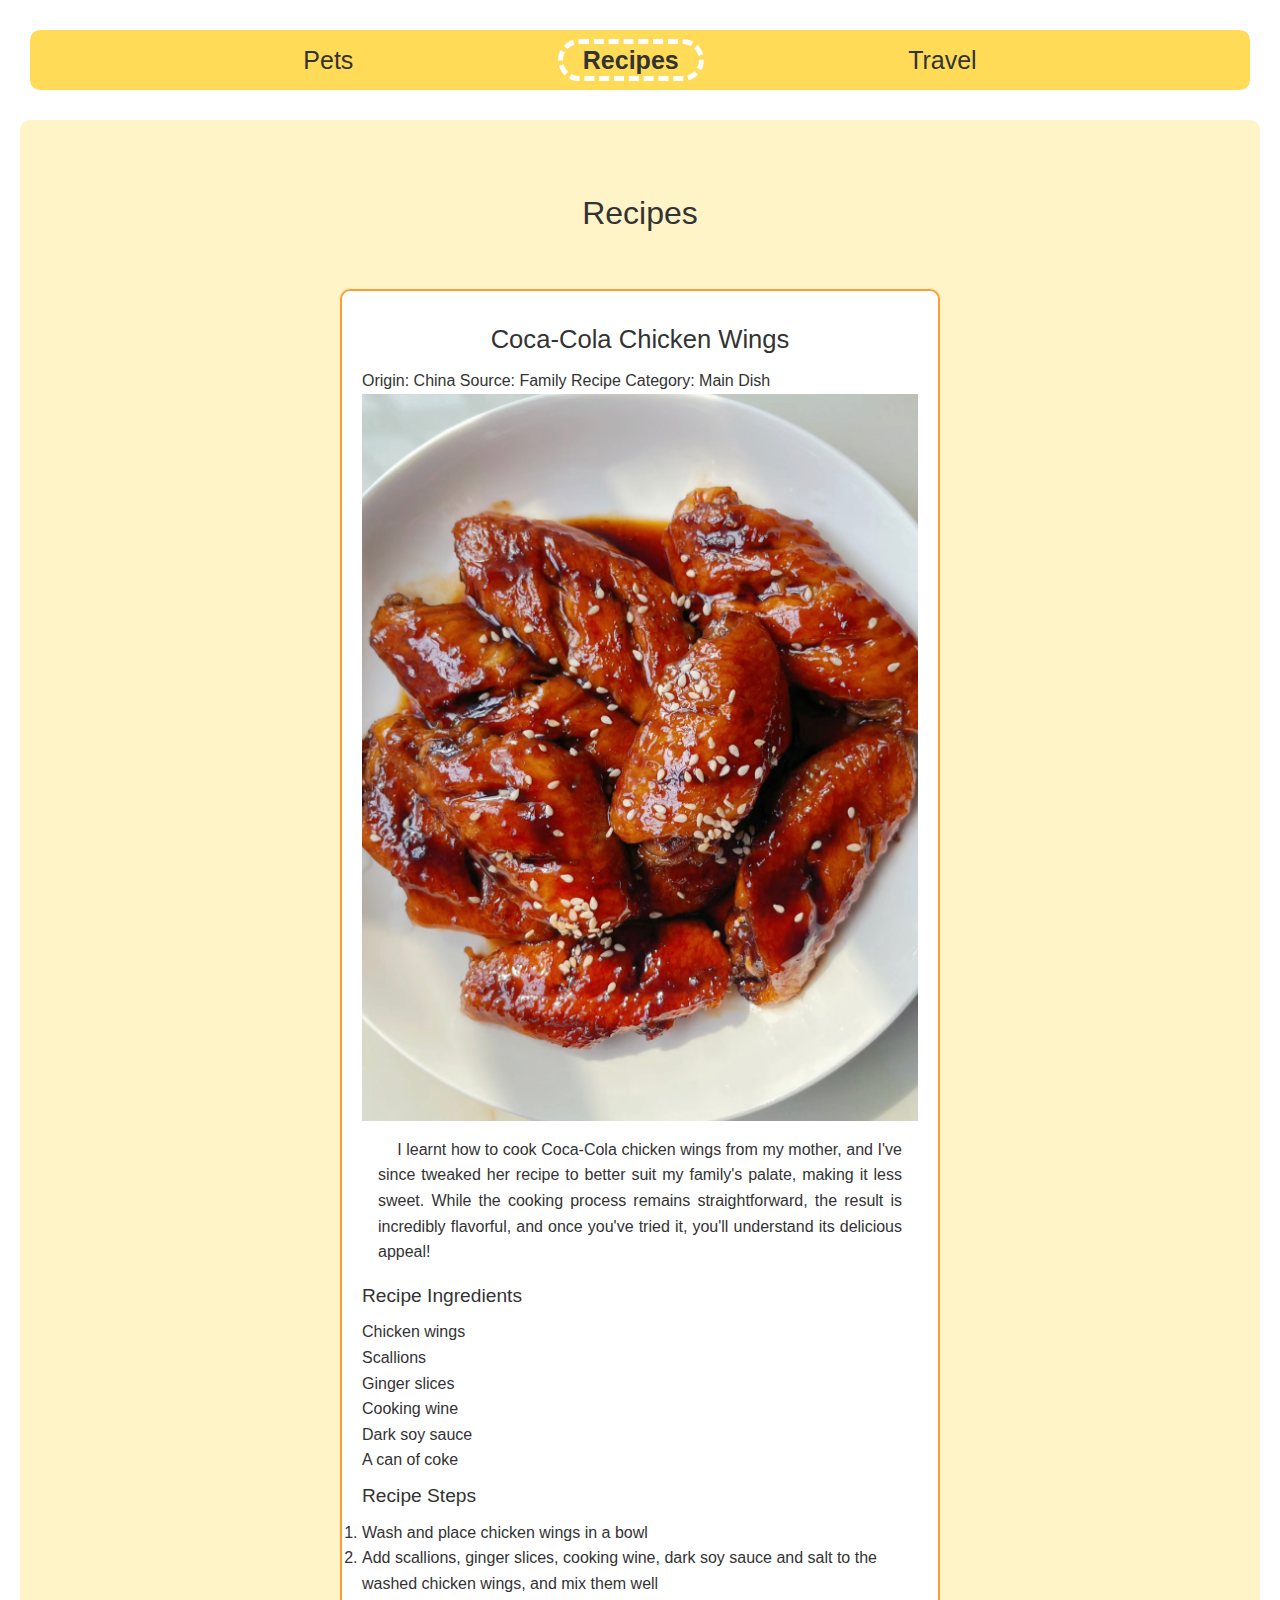
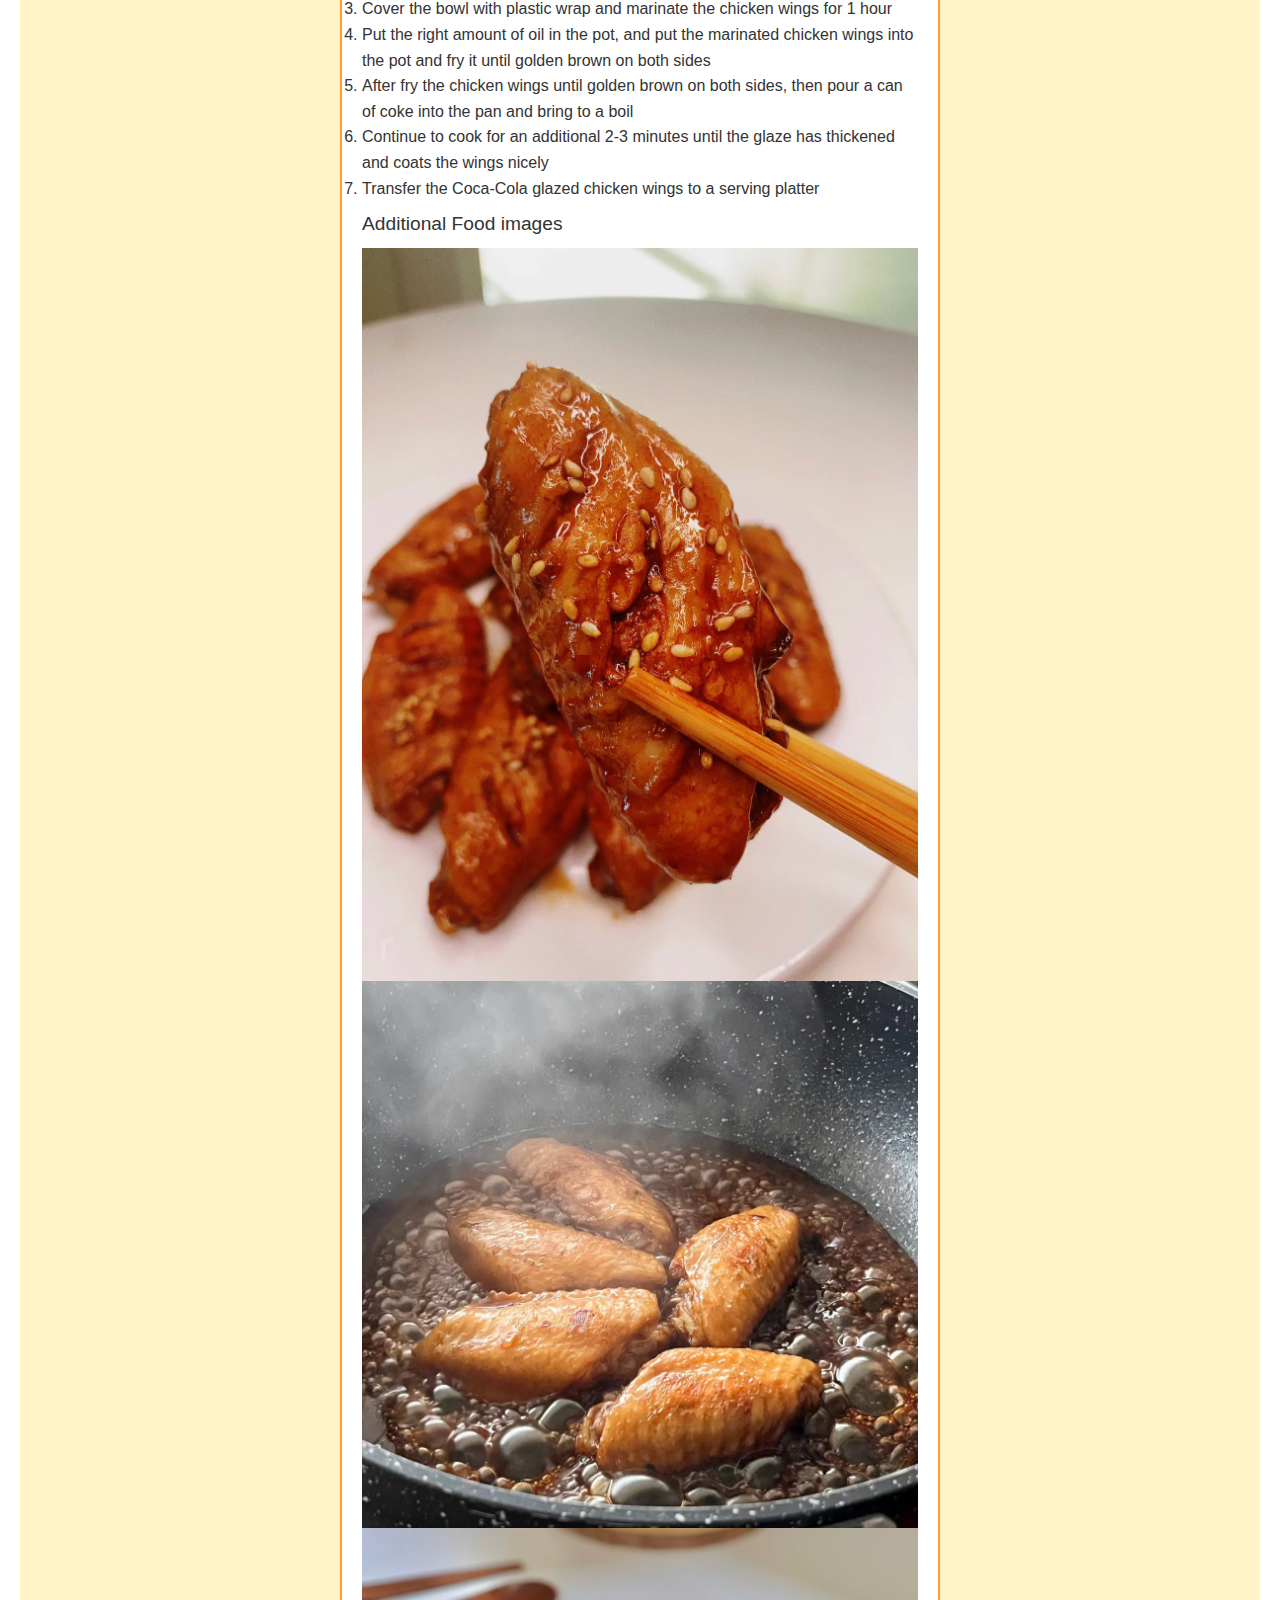
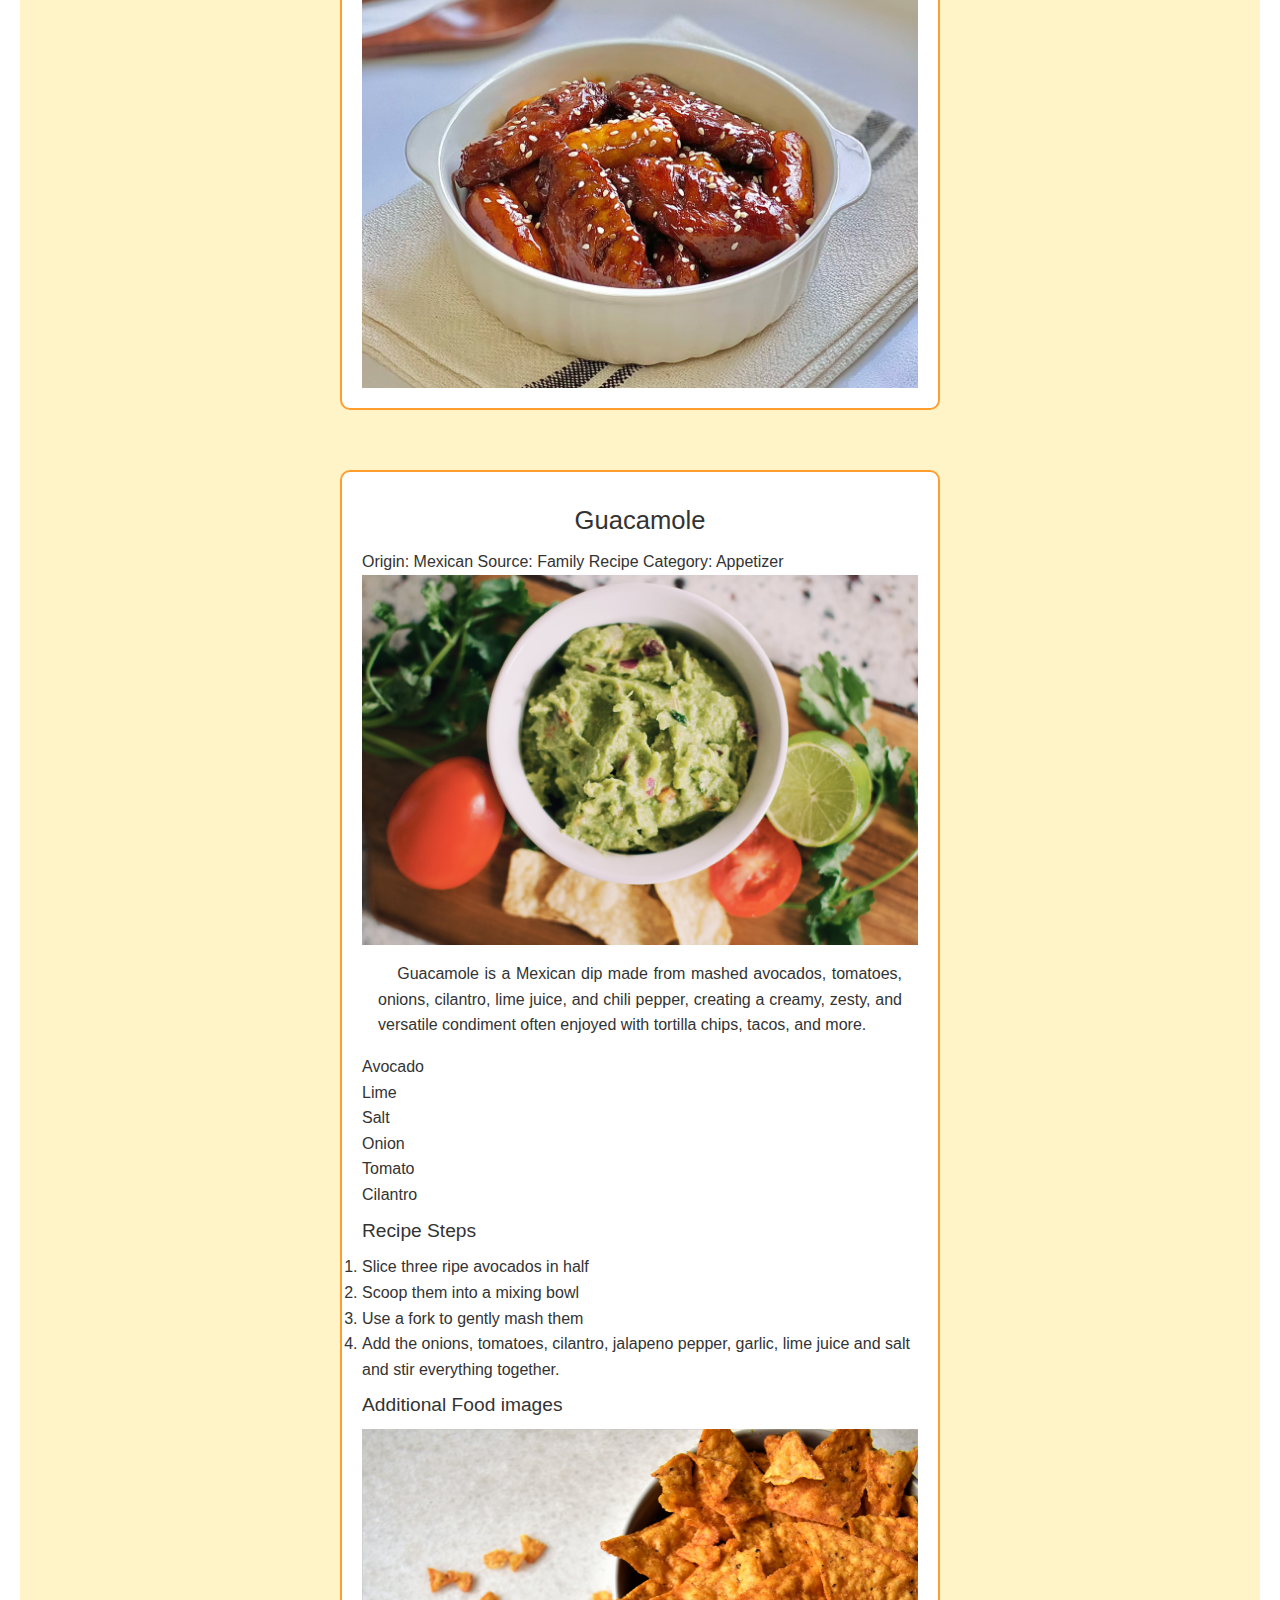
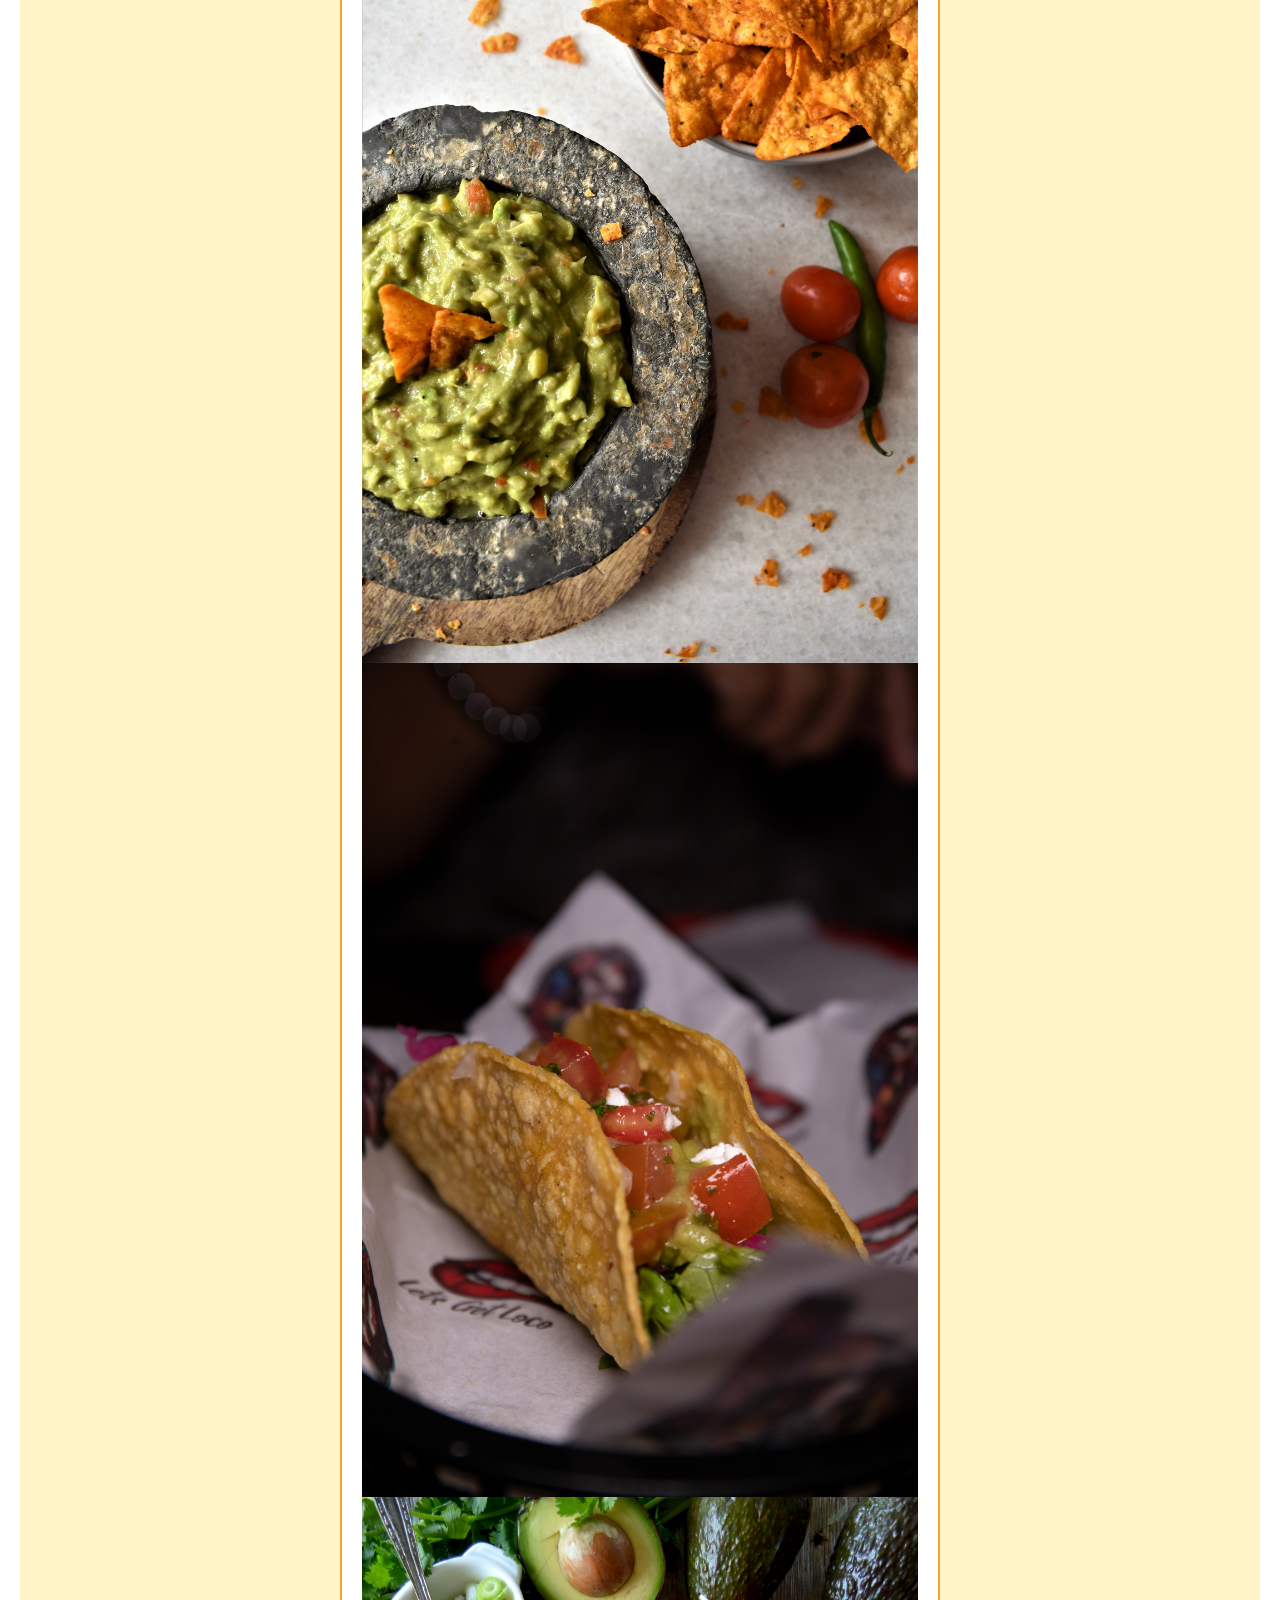
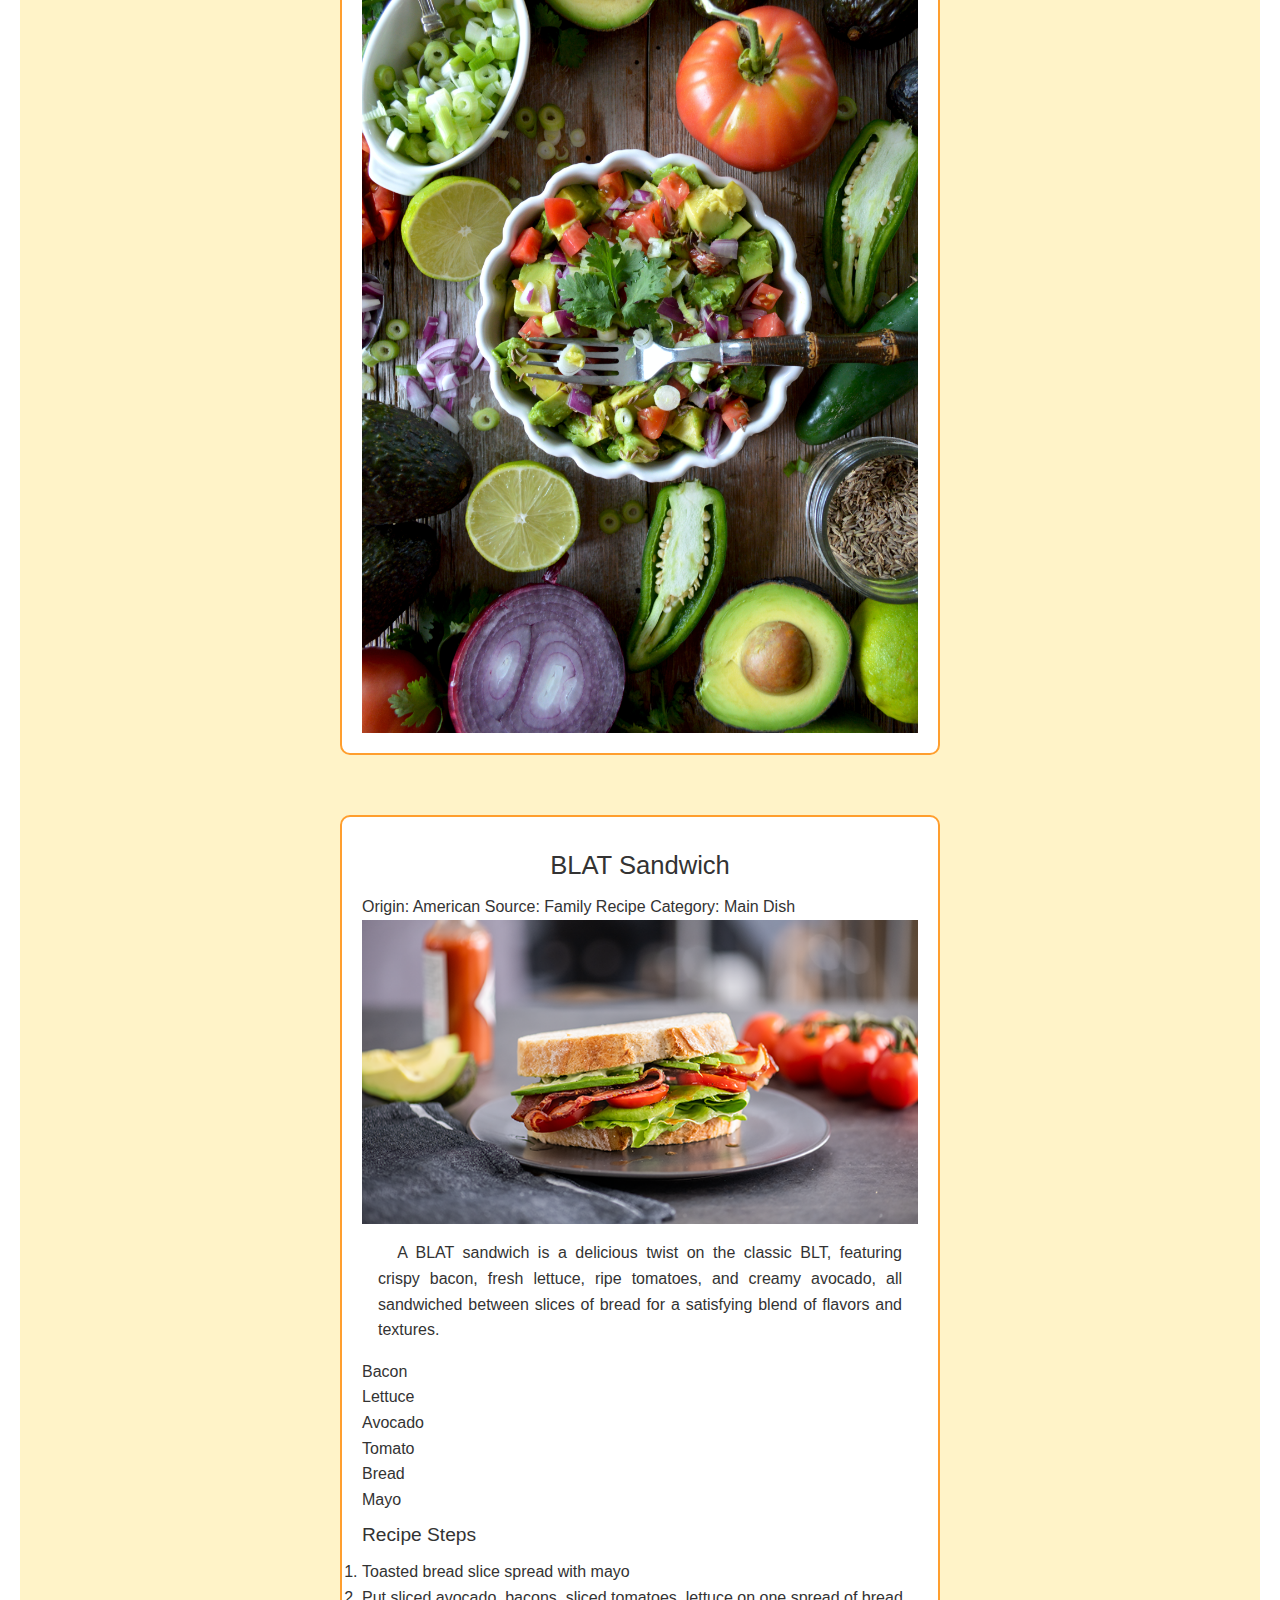
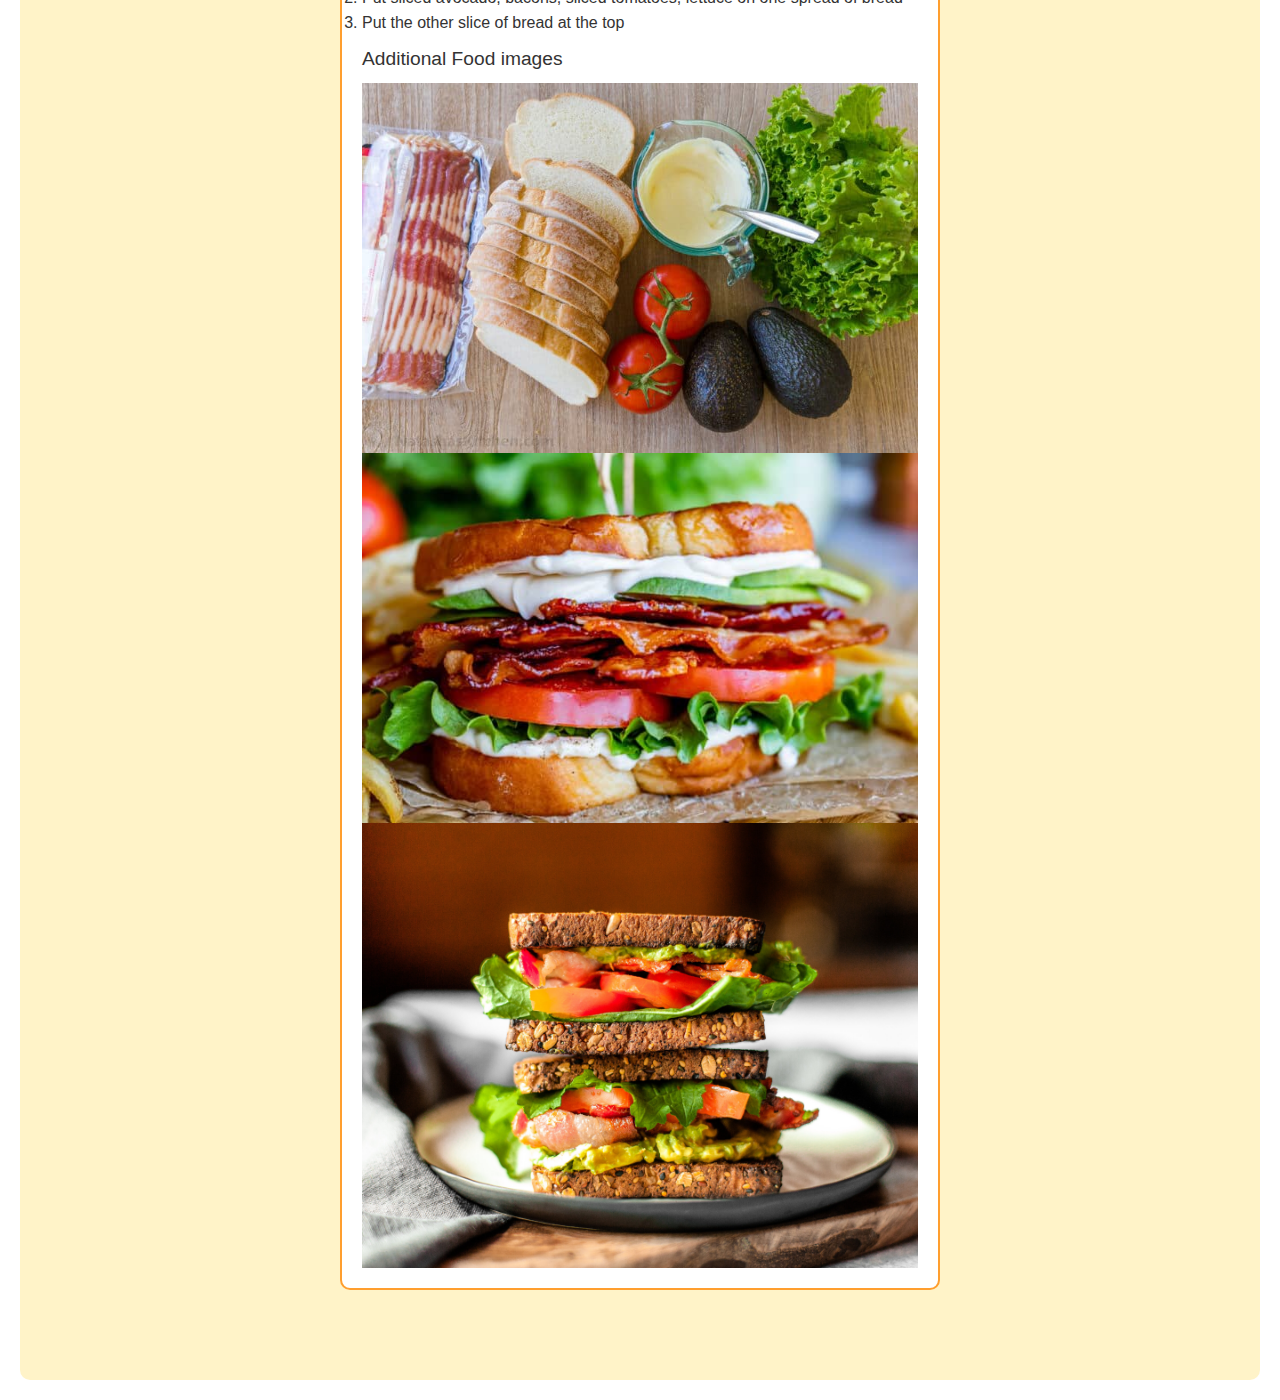
==== commit 511e4523: "Add files via upload" ====
--- a/recipes.html
+++ b/recipes.html
@@ -3,136 +3,127 @@
 <head>
     <meta charset="UTF-8">
     <meta name="viewport" content="width=device-width, initial-scale=1.0">
-    <link rel="stylesheet" type="text/css" href="css/html5reset.css">
+
+    <link href='https://fonts.googleapis.com/css?family=Anton' rel='stylesheet'>
+    <link rel="preconnect" href="https://fonts.googleapis.com">
+    <link rel="preconnect" href="https://fonts.gstatic.com" crossorigin>
+    <link href="https://fonts.googleapis.com/css2?family=Merriweather&display=swap" rel="stylesheet">
+
+    <link rel="stylesheet" type="text/css" href="css/reset.css">
     <link rel="stylesheet" type="text/css" href="css/style.css">
     <title>Recipes</title>
 </head>
 <body>
-    <div class="skip"><a href="">Skip to Main Content</a></div>
+    <a href = "#main-content" class="skip">Skip to Main Content</a>
     <header>
         <nav>
             <ul>
-                <li><a href="index.html">Pets</a></li>
-                <li><a href="travel.html">Travel</a></li>
-                <li><a href="recipes.html" class="active">Recipes</a></li>
+                <li><a href = "index.html">Pets</a></li>
+                <li><a href = "recipes.html" class="active">Recipes</a></li>
+                <li><a href = "travel.html">Travel</a></li>
             </ul>
         </nav>
+
     </header>
+    <main>
+        <h1 id="main-content">Recipes</h1>
+        <div class="recipe">
+            <h2>Coca-Cola Chicken Wings</h2>
+            <span>Origin: China</span>
+            <span>Source: Family Recipe</span>
+            <span>Category: Main Dish</span>
 
-    <main>
-    <div>
-        <h2>Double Chocolate Cookies</h2>
-        <span>Origin: Michigan</span>
-        <span>Source: Family Recipe</span>
-        <span>Category: Dessert</span>
+            <img src="images/coca_cola_chicken_wings.jpg" width = "400" alt="chicken wings">
+            <p>I learnt how to cook Coca-Cola chicken wings from my mother, and I've since tweaked her recipe to better suit my family's palate, making it less sweet. While the cooking process remains straightforward, the result is incredibly flavorful, and once you've tried it, you'll understand its delicious appeal!</p>
+            <h3>Recipe Ingredients</h3>
+            <ul>
+                <li>Chicken wings</li>
+                <li>Scallions</li>
+                <li>Ginger slices</li>
+                <li>Cooking wine</li>
+                <li>Dark soy sauce</li>
+                <li>A can of coke</li>
+            </ul>
 
-        <img src="images/double_chocolate_cookies.png" width = "400" alt="">
-        <p>My daughter learned to make these cookies at a baking camp at Zingermanns and has tweaked the recipe to fit the taste buds of her siblings.  They are extremely sugary so the salt helps to balance it.  Note, these cookies are best eaten very quickly.</p>
-        <h3>Recipe Ingredients</h3>
-        <ul>
-            <li>Unsalted butter</li>
-            <li>Granulated Sugar</li>
-            <li>Packed light or dark brown sugar</li>
-            <li>Large egg</li>
-            <li>Pure vanilla extract</li>
-            <li>Semi-sweet chocolate chunks (melted)</li>
-            <li>All-purpose flour</li>
-            <li>Natural unsweetened cocoa powder</li>
-            <li>Baking soda</li>
-            <li>Salt</li>
-            <li>Semi-sweet chocolate chunks</li>
-        </ul>
+            <h3>Recipe Steps</h3>
+            <ol>
+                <li>Wash and place chicken wings in a bowl</li>
+                <li>Add scallions, ginger slices, cooking wine, dark soy sauce and salt to the washed chicken wings, and mix them well</li>
+                <li>Cover the bowl with plastic wrap and marinate the chicken wings for 1 hour</li>
+                <li>Put the right amount of oil in the pot, and put the marinated chicken wings into the pot and fry it until golden brown on both sides</li>
+                <li>After fry the chicken wings until golden brown on both sides, then pour a can of coke into the pan and bring to a boil</li>
+                <li>Continue to cook for an additional 2-3 minutes until the glaze has thickened and coats the wings nicely</li> 
+                <li>Transfer the Coca-Cola glazed chicken wings to a serving platter</li>
+            </ol>
 
-        <h3>Recipe Steps</h3> 
-        <ol>
-            <li>In a mixing bowl cream together the butter, granulated sugar, and brown sugar</li>
-            <li>Add the egg and vanilla extract and beat well</li>
-            <li>Add the melted chocolate</li>
-            <li>In a separate bowl combine the flour, baking soda, cocoa powder and salt</li>
-            <li>Combine the wet and dry ingredients</li>
-            <li>Add the unmelted chocolate chunks.</li> 
-            <li>Form 15 cookies and place on a baking sheet.</li>
-            <li>Cook for 12 to 13 minutes at 350 degrees.</li>
-        </ol>
+            <h3>Additional Food images</h3>
+            <img src="images/chicken_wings_chopsticks.jpg" width = "200" alt="A chicken wing picked up by chopsticks">
+            <img src="images/boils_in_coke.jpg" width = "200" alt="Chicken wings boiled in coke">
+            <img src="images/chicken-wings_and_rice_cake.jpg" width = "200" alt="Coca-cola chicken wings served with rice cake">
 
-        <h3>Additional Food images</h3>
-        <img src="images/double_chocolate_chips.png" width = "200" alt="A small pile of chocolate chips">
-        <img src="https://images.immediate.co.uk/production/volatile/sites/30/2020/08/chocolate-d9ba778.jpg?quality=90&webp=true&resize=600,545" width = "200" alt="Chocolate melting in a boiler">
-        <img src="https://upload.wikimedia.org/wikipedia/commons/8/82/Brown_sugar_examples.JPG" width = "200" alt="Brown sugar in three different shades of darkness">
+            <!-- Colleen van Lent -->
 
-        <!-- Colleen van Lent -->
+        </div>
+        <div class="recipe">
+            <h2>Guacamole</h2>
+            <span>Origin: Mexican</span>
+            <span>Source: Family Recipe</span>
+            <span>Category: Appetizer</span>
 
-    </div>
+            <img src="images/guacamole.jpg" width = "400" alt="guacamole">
+            <p>Guacamole is a Mexican dip made from mashed avocados, tomatoes, onions, cilantro, lime juice, and chili pepper, creating a creamy, zesty, and versatile condiment often enjoyed with tortilla chips, tacos, and more.</h3>
+            <ul>
+                <li>Avocado</li>
+                <li>Lime</li>
+                <li>Salt</li>
+                <li>Onion</li>
+                <li>Tomato</li>
+                <li>Cilantro</li>
+            </ul>
 
-    <div>
-        <h2>Guacamole</h2>
-        <span>Origin: Mexican</span>
-        <span>Source: my recipe</span>
-        <span>Category: Appetizer</span>
+            <h3>Recipe Steps</h3> 
+            <ol>
+                <li>Slice three ripe avocados in half</li>
+                <li>Scoop them into a mixing bowl</li>
+                <li>Use a fork to gently mash them</li>
+                <li>Add the onions, tomatoes, cilantro, jalapeno pepper, garlic, lime juice and salt and stir everything together.</li>
+            </ol>
 
-        <img src="images/guacamole/guacamole.jpg" width = "400" alt="">
-        <p>My daughter learned to make these cookies at a baking camp at Zingermanns and has tweaked the recipe to fit the taste buds of her siblings.  They are extremely sugary so the salt helps to balance it.  Note, these cookies are best eaten very quickly.</p>
-        <h3>Recipe Ingredients</h3>
-        <ul>
-            <li>Avocado</li>
-            <li>Lime</li>
-            <li>Salt</li>
-            <li>Onion</li>
-            <li>Tomato</li>
-            <li>Cilantro</li>
-        </ul>
+            <h3>Additional Food images</h3>
+            <img src="images/avocado_chips.jpg" width = "200" alt="Chips and guacamole">
+            <img src="images/taco.jpg" width = "200" alt="Guacamole in a taco">
+            <img src="images/guacamole_2.jpg" width = "200" alt="Guacamole in a bowl">
 
-        <h3>Recipe Steps</h3>
-        <ol>
-            <li>Slice three ripe avocados in half</li>
-            <li>Scoop them into a mixing bowl</li>
-            <li>Use a fork to gently mash them</li>
-            <li>Add the onions, tomatoes, cilantro, jalapeno pepper, garlic, lime juice and salt and stir everything together.</li>
-        </ol>
+        </div>
+        <div class="recipe">
+            <h2>BLAT Sandwich</h2>
+            <span>Origin: American</span>
+            <span>Source: Family Recipe</span>
+            <span>Category: Main Dish</span>
 
-        <h3>Additional Food images</h3>
-        <img src="images/guacamole/avocado_chips.jpg" width = "200" alt="Chips and guacamole">
-        <img src="images/guacamole/guacamole_2.jpg" width= "200" alt="Guacamole in a taco">
-        <img src="images/guacamole/taco.jpg" width = "200" alt="Eating the guacamole with taco">
+            <img src="images/blat_main.png" width = "400" alt="BLAT sandwich">
+            <p>A BLAT sandwich is a delicious twist on the classic BLT, featuring crispy bacon, fresh lettuce, ripe tomatoes, and creamy avocado, all sandwiched between slices of bread for a satisfying blend of flavors and textures.</h3>
+            <ul>
+                <li>Bacon</li>
+                <li>Lettuce</li>
+                <li>Avocado</li>
+                <li>Tomato</li>
+                <li>Bread</li>
+                <li>Mayo</li>
+            </ul>
 
+            <h3>Recipe Steps</h3>
+            <ol>
+                <li>Toasted bread slice spread with mayo </li>
+                <li>Put sliced avocado, bacons, sliced tomatoes, lettuce on one spread of bread</li>
+                <li>Put the other slice of bread at the top</li>
+            </ol>
 
-        <!-- Colleen van Lent -->
-    </div>
-
-    <div>
-        <h2>Coco-cola Chicken Wings</h2>
-        <span>Origin: China</span>
-        <span>Source: Family Recipe</span>
-        <span>Category: Main Dish</span>
-
-        <img src="images/coco-cola_wing/coca_cola_chicken_wings.jpg" width = "400" alt="coca_cola_chicken_wings">
-        <p>I learnt how to cook Coca-Cola chicken wings from my mother, and I've since tweaked her recipe to better suit my family's palate, making it less sweet. While the cooking process remains straightforward, the result is incredibly flavorful, and once you've tried it, you'll understand its delicious appeal!</p>
-        <h3>Recipe Ingredients</h3>
-        <ul>
-            <li>Chicken wings</li>
-            <li>Scallions</li>
-            <li>Ginger slices</li>
-            <li>Cooking wine</li>
-            <li>Dark soy sauce</li>
-            <li>A can of coke</li>
-        </ul>
-
-        <h3>Recipe Steps</h3>
-        <ol>
-            <li>Wash and place chicken wings in a bowl</li>
-            <li>Add scallions, ginger slices, cooking wine, dark soy sauce and salt to the washed chicken wings, and mix them well </li>
-            <li>Put the right amount of oil in the pot, and put the marinated chicken wings into the pot and fry it until golden brown on both sides</li>
-            <li>After fry the chicken wings until golden brown on both sides, then pour a can of coke into the pan and bring to a boil</li>
-            <li>Continue to cook for an additional 2-3 minutes until the glaze has thickened and coats the wings nicely
-            </li>
-            <li>Transfer the Coca-Cola glazed chicken wings to a serving platter</li>
-        </ol>
-
-        <h3>Additional Food images</h3>
-        <img src="images/coco-cola_wing/chicken_wings_chopsticks.jpg" width = "200" alt="A chicken wing picked up by chopsticks">
-        <img src="images/coco-cola_wing/boils_in_coke.jpg" width= "200" alt="Chicken wings boiled in coke">
-        <img src="images/coco-cola_wing/chicken-wings_and_rice_cake.jpg" width = "200" alt="Coca-cola chicken wings served with rice cake">
-    </div>
+            <h3>Additional Food images</h3>
+            <img src="images/ingredients.jpg" width = "200" alt="Ingredients of BLAT sandwich">
+            <img src="images/blat_2.jpg" width = "200" alt="A BLAT sandwich is placed on a dish.">
+            <img src="images/blat_3.jpg" width = "200" alt="A BLAT sandwich is made with multigrain bread.">
+        </div>
     </main>
 </body>
 </html>--- a/css/style.css
+++ b/css/style.css
@@ -1,206 +1,141 @@
-main {
-    margin: 15px;
+/* Style for navigation */
+
+nav ul {
+    list-style: none;
+    padding: 10px;
+    background-color: #ffdb58;
+    border-radius: 10px;
+    text-align: center;
+    margin: 30px;
 }
 
-.skip a {
-    background: white;
-    left: 0;
-    padding: 6px;
-    -webkit-transition: top 1s ease-out;
-    transition: top 1s ease-out;
-    z-index: 1;
+nav li {
+    display: inline;
+    margin: 0 100px;
 }
 
-a.active {
-    background-color: #555;
-    color: #fff;
+nav a {
+    text-decoration: none;
+    color: #333333;
+    font-family: 'Comic Sans MS', cursive, sans-serif;
+    font-size: 25px;
 }
 
-a:focus,
-a:hover {
-    text-decoration: underline;
+/* Style for active page */
+nav a.active {
+    font-weight: bold;
+    padding: 2px 20px;
+    border-radius: 100px;
+    border: dashed 5px #ffffff
 }
 
-.skip a {
-    position: relative;
-    top: -40px;
+/* Style for skip link */
+.skip {
+    position: absolute;
+    top: -100px;
+    left: 10px;
+    background: #333;
+    color: #fff;
+    padding: 5px 10px;
+    text-decoration: none;
+    border-radius: 5px;
 }
 
-.skip a:focus {
-    top: 20px;
+.skip:focus {
+    top: 0;
 }
 
-*:focus {
-    outline: 2px solid;
+/* style for body elements */
+main {
+    margin: 20px;
+    padding: 60px;
+    background-color: #fff3c8;
+    border-radius: 10px;
 }
 
-h2,
-h3 {
-    text-align: center;
+body {
+    background-color: #ffffff;
+    font-family: Arial, Helvetica, sans-serif;
+    color: #333;
+    line-height: 1.6;
 }
 
-h2 {
-    font-size: 1.5rem;
+img {
+    width: 100%;
+    height: auto;
+    display: block;
 }
 
-@media screen and (min-width: 600px) {
+h1{
+    text-align: center;
+    font-size: 2rem;
+    margin: 0.5rem 0;
 
-    body {
-        background-color: #f4f4f4;
-        font-family: Arial, sans-serif;
-        color: #333;
-        line-height: 1.6;
-    }
+}
 
-    header {
-        background-color: #333;
-        color: #fff;
-        text-align: right;
-        padding: 2rem 0;
-        font-size: 1.3rem;
-    }
+h2{
+    text-align: center;
+    font-size: 1.6rem;
+    margin: 0.5rem 0;
+
+}
+
+h3{
+    font-size: 1.2rem;
+    margin: 0.5rem 0;
+
+}
+
+p{
+    text-align: justify;
+    text-indent: 1.2rem;
+    margin: 1rem;
+
+}
+
+/* grid */
+
+main {
+    display: grid;
+    grid-template-columns: 1fr 1fr 1fr;
+    grid-gap: 30px;
+}
+
+main>div {
+    border: 2px solid #ff9e2e;
+    border-radius: 10px;
+    padding: 10px;
+    box-sizing: border-box;
+}
 
 
-    nav ul li {
-        display: inline;
-        margin-right: 20px;
-    }
+h1#main-content {
+    grid-column: 1 / -1;
+    text-align: center;
+    margin-bottom: 20px;
+}
 
-    nav ul li a {
-        color: #fff;
-        text-decoration: none;
-        padding: 5px 10px;
-        border-radius: 5px;
-    }
+/* style for recipe */
 
-    img{
-        width: 100%;
-        height: auto;
-    }
 
-    .grid {
-        display: grid;
-        grid-template-columns: 1fr;
-        gap:30px;
-        padding: 2rem 5%;
-    }
+main>.recipe {
+    grid-column: 1 / -1;
+    border: 2px solid #ff9e2e;
+    border-radius: 10px;
+    padding: 20px;
+    margin-bottom: 30px;
+    background-color: #fff;
+    max-width: 600px;
+    margin-left: auto;
+    margin-right: auto;
+    box-sizing: border-box;
+}
 
-    h2,h3{
-        padding: 15px 0;
-    }
 
-    h2{
-        font-size: 2rem;
-    }
 
-    main > div video{
-        width: 100%;
-        margin-top: 10px;
-    }
-
-    main>div h2 {
-        border-bottom: 2px solid #ddd;
-        padding-bottom: 10px;
-        margin-bottom: 10px;
-        font-size: 24px;
+@media (prefers-reduced-motion: reduce) {
+    * {
+        animation: none;
     }
 }
 
-@media screen and (min-width: 1200px) {
-
-    body {
-        font-family: Arial, sans-serif;
-        background-color: #f4f4f4;
-        color: #333;
-        line-height: 1.6;
-    }
-
-    header {
-        background-color: #333;
-        color: #fff;
-        text-align: center;
-        padding: 1rem 0;
-    }
-
-    nav ul li {
-        display: inline;
-        margin-right: 20px;
-    }
-
-    nav ul li a {
-        color: #fff;
-        text-decoration: none;
-        padding: 5px 10px;
-        border-radius: 5px;
-    }
-
-    nav ul li a:hover {
-        background-color: #555;
-    }
-
-    .grid {
-        display: grid;
-        grid-template-rows: repeat(5, auto);
-        grid-template-columns: 1fr 1fr;
-        gap: 50px;
-        padding: 2rem 5%;
-    }
-
-    .item_1, .item_2, .item_3, .item_4, .item_5, .item_6, .item_7{
-        padding: 20px;
-        background-color: #fff;
-        border-radius: 15px;
-    }
-
-    .item_1 {
-        grid-column: 1 / 2;
-        grid-row: 1 / 2;
-    }
-
-    .item_2 {
-        grid-column: 2 / 3;
-        grid-row: 1 / 2;
-    }
-
-    main>div h2 {
-        border-bottom: 2px solid #ddd;
-        padding-bottom: 10px;
-        margin-bottom: 10px;
-        font-size: 24px;
-    }
-
-    main>div h3 {
-        font-size: 20px;
-        margin-top: 20px;
-        margin-bottom: 10px;
-    }
-
-    main>div p {
-        margin: 10px 0;
-    }
-
-    main>div img,
-    main>div video {
-        margin-top: 10px;
-    }
-
-    main>div ul {
-        margin-top: 10px;
-    }
-
-    main>div ul li {
-        margin-bottom: 5px;
-        list-style-type: disc;
-        margin-left: 20px;
-    }
-
-    ul {
-        list-style-type: none;
-        padding: 0 20%;
-        margin: 0;
-    }
-
-    li:last-child {
-        border-bottom: none;
-    }
-}